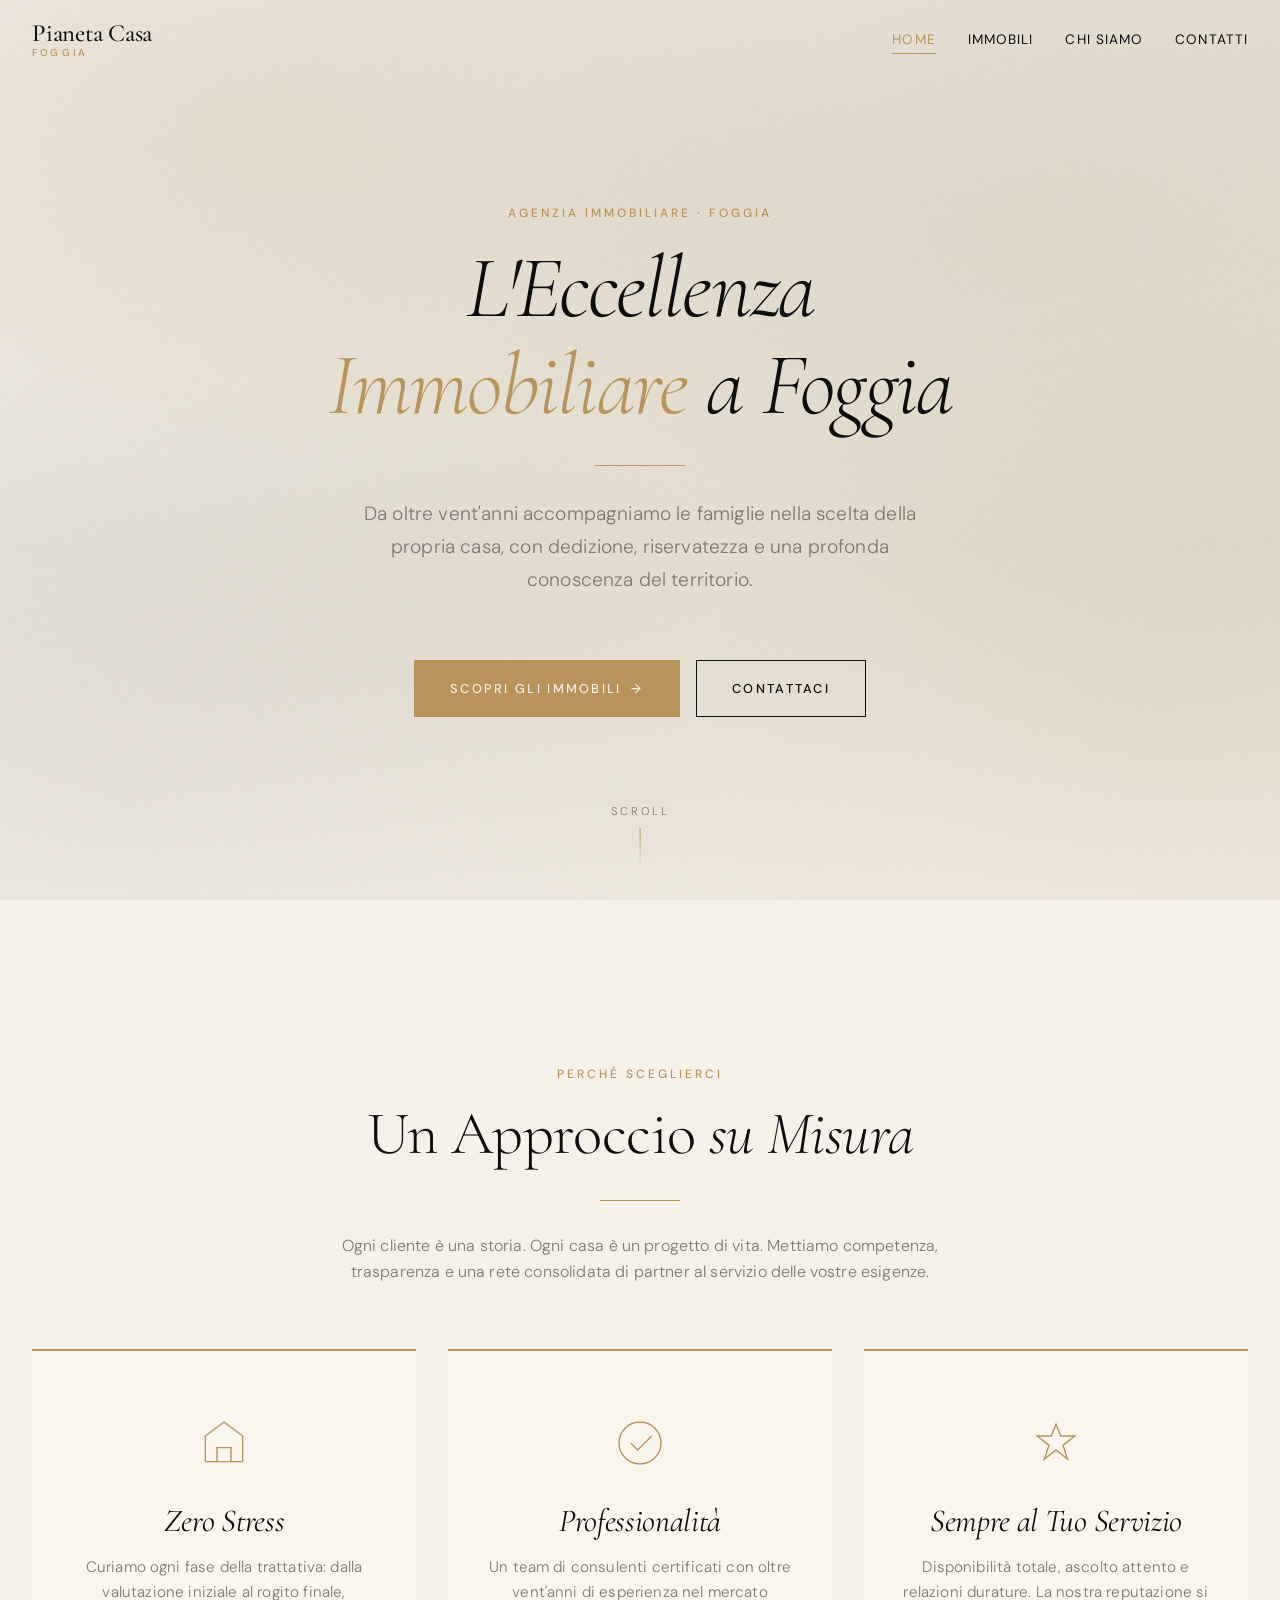
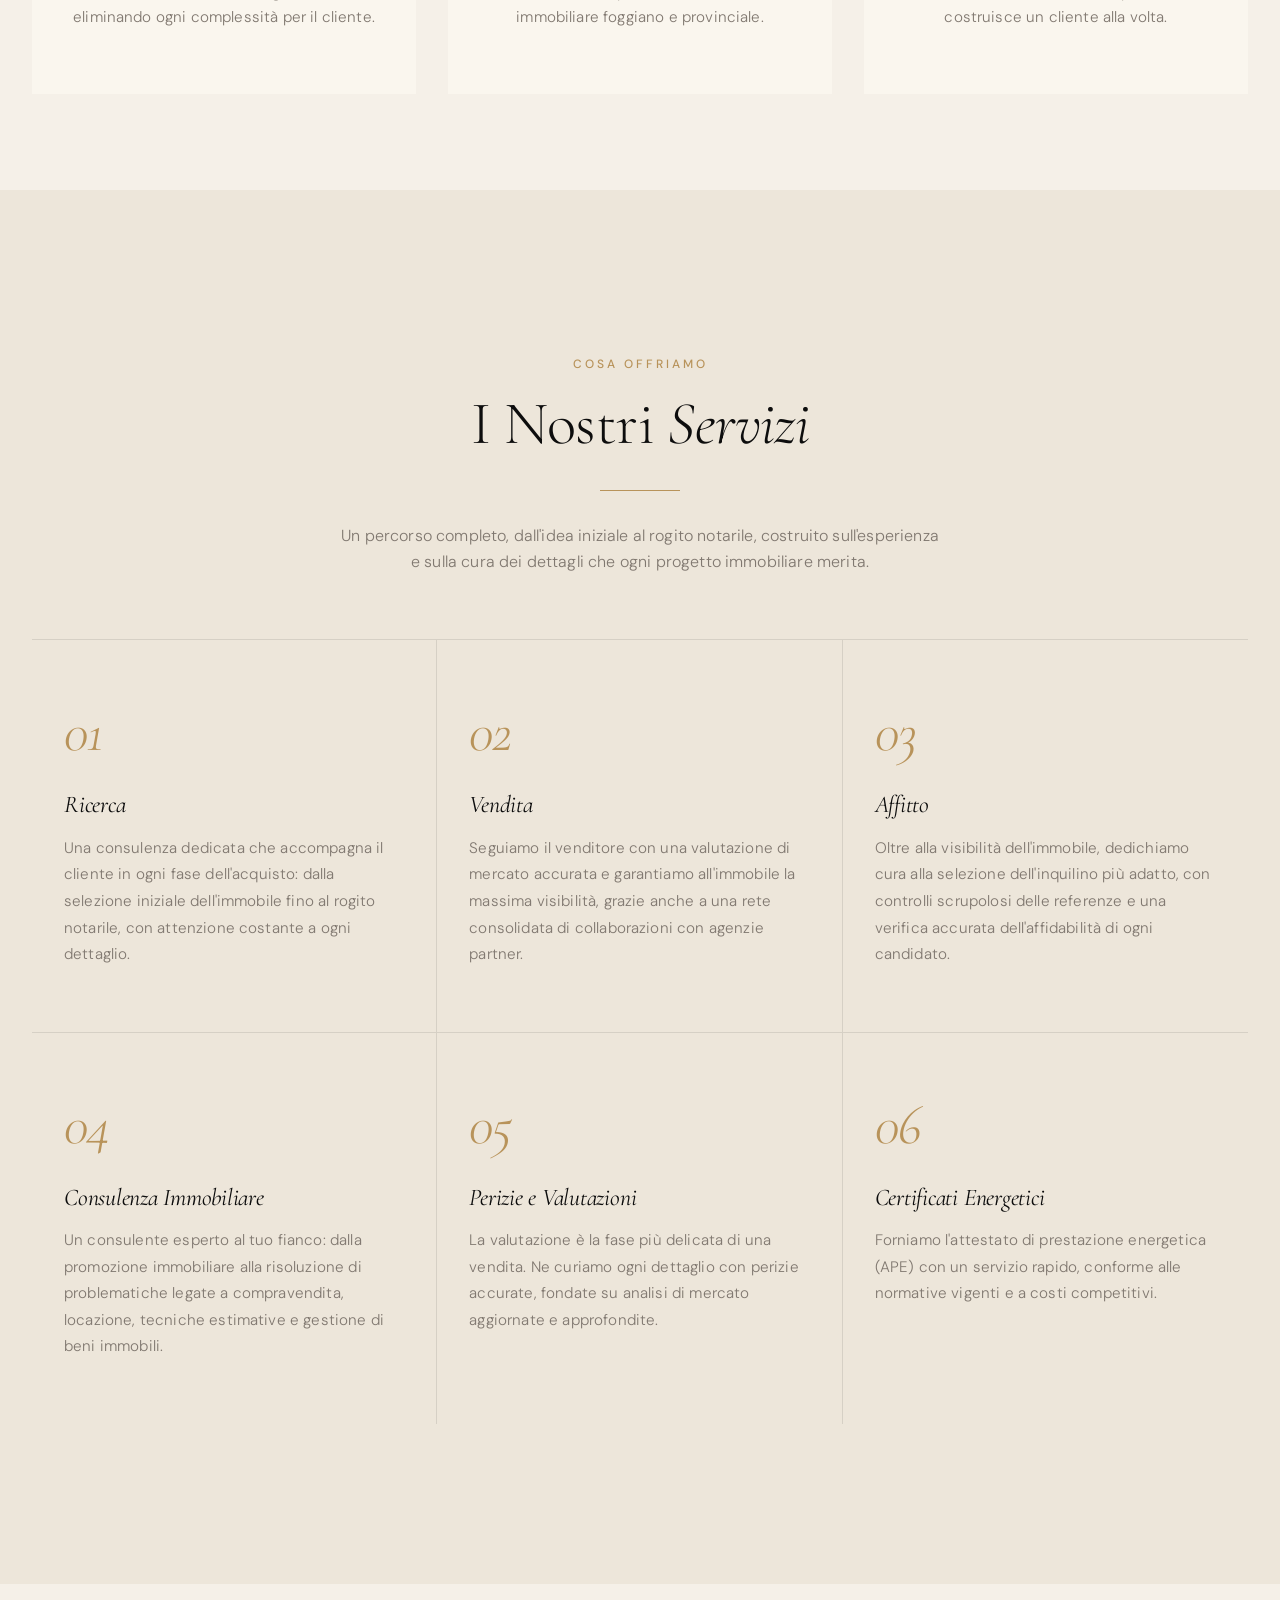
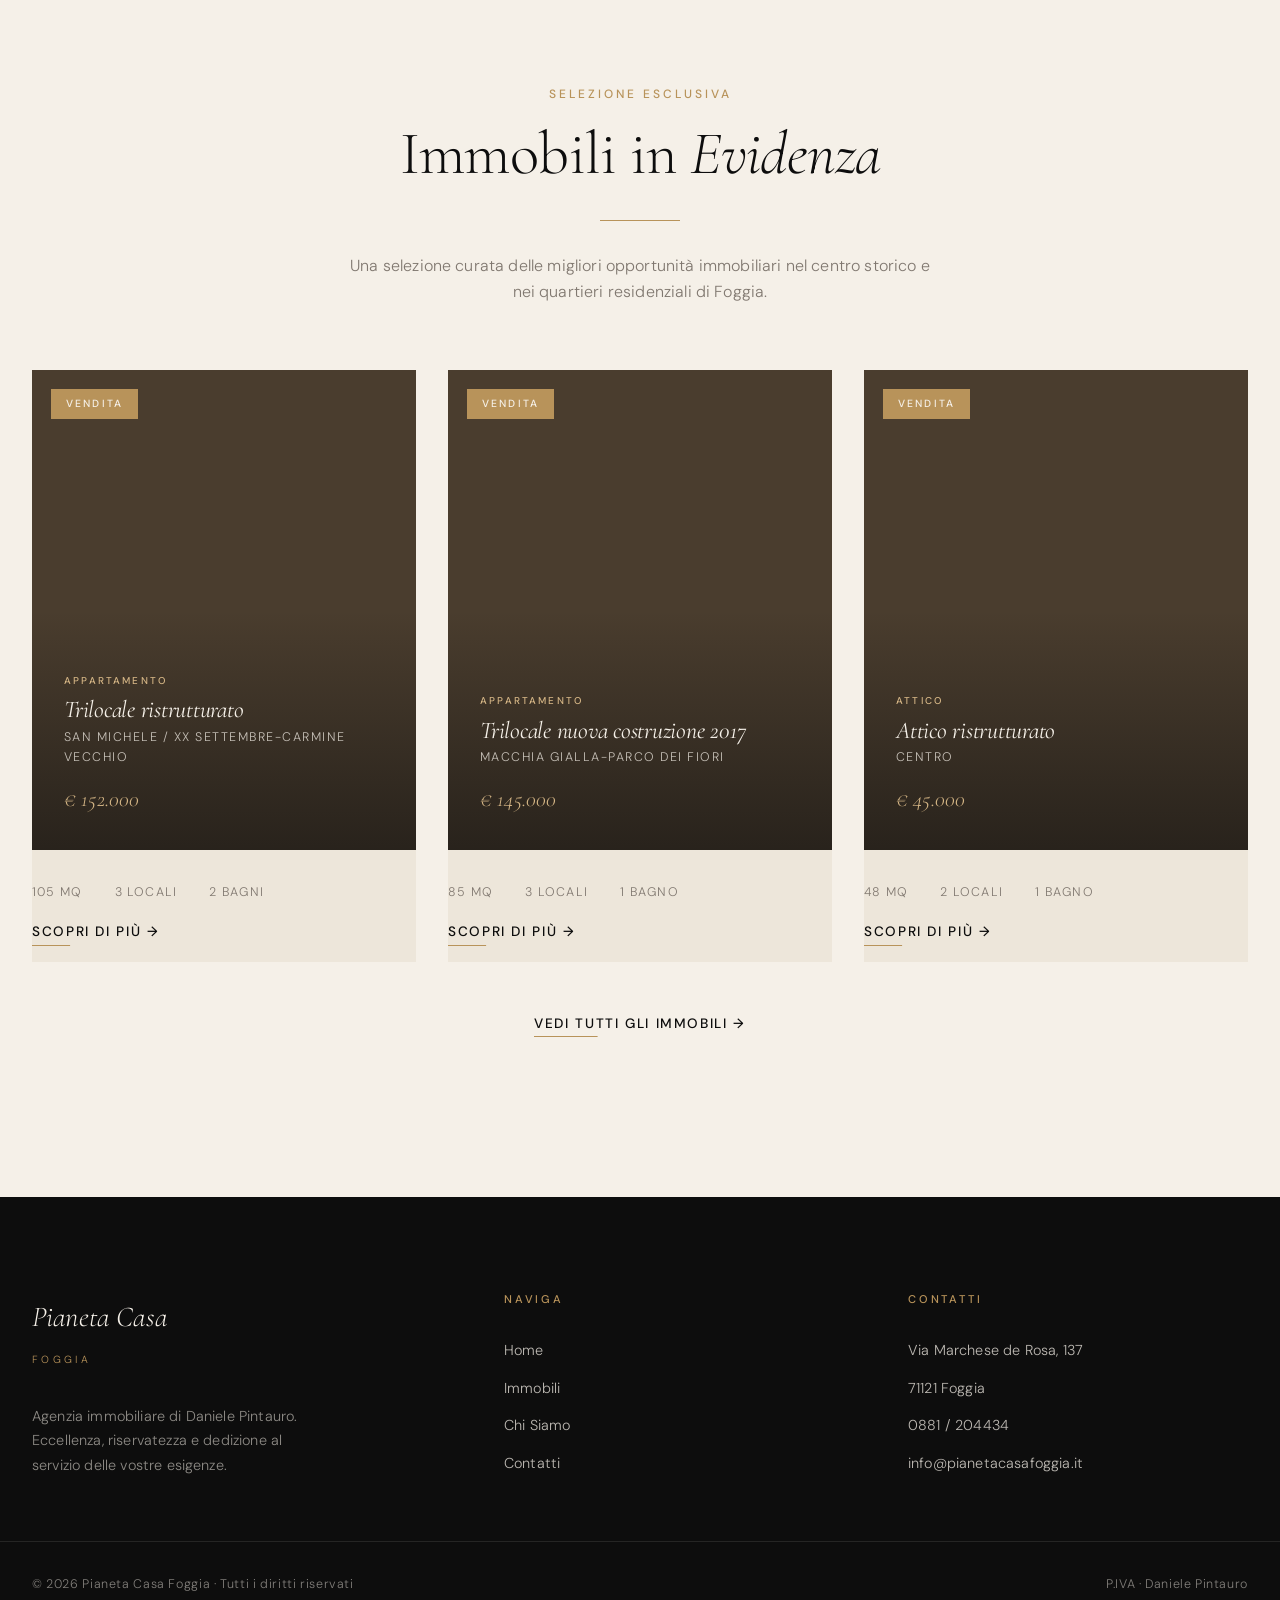
==== index.html @ a21f57ed "Primo commit - sito Pianetacasa" ====
<!DOCTYPE html>
<html lang="it">
<head>
  <meta charset="UTF-8" />
  <meta name="viewport" content="width=device-width, initial-scale=1.0" />
  <meta name="description" content="Pianeta Casa Foggia — Eccellenza immobiliare nel cuore di Foggia. Vendita e affitto di immobili residenziali e commerciali." />
  <title>Pianeta Casa Foggia — L'Eccellenza Immobiliare</title>
  <link rel="preconnect" href="https://fonts.googleapis.com" />
  <link rel="preconnect" href="https://fonts.gstatic.com" crossorigin />
  <link href="https://fonts.googleapis.com/css2?family=Cormorant+Garamond:ital,wght@0,300;0,400;0,500;1,300;1,400;1,500&family=DM+Sans:wght@300;400;500;700&display=swap" rel="stylesheet" />
  <link rel="stylesheet" href="style.css" />
</head>
<body>

  <!-- ============== NAVBAR ============== -->
  <header class="navbar">
    <div class="nav-inner">
      <a href="index.html" class="nav-logo">
        <span class="logo-main">Pianeta Casa</span>
        <span class="logo-sub">Foggia</span>
      </a>
      <button class="hamburger" aria-label="Menu" aria-expanded="false">
        <span></span>
        <span></span>
      </button>
      <ul class="nav-links">
        <li><a href="index.html">Home</a></li>
        <li><a href="immobili.html">Immobili</a></li>
        <li><a href="chi-siamo.html">Chi Siamo</a></li>
        <li><a href="contatti.html">Contatti</a></li>
      </ul>
    </div>
  </header>

  <main>

    <!-- ============== HERO ============== -->
    <section class="hero">
      <div class="hero-bg" aria-hidden="true"></div>
      <div class="hero-content reveal">
        <span class="eyebrow">Agenzia Immobiliare · Foggia</span>
        <h1>L'Eccellenza<br/><span class="accent">Immobiliare</span> a Foggia</h1>
        <hr class="hero-rule" />
        <p class="hero-sub">Da oltre vent'anni accompagniamo le famiglie nella scelta della propria casa, con dedizione, riservatezza e una profonda conoscenza del territorio.</p>
        <div class="hero-ctas">
          <a href="immobili.html" class="btn btn-gold">Scopri gli Immobili <span class="arrow">→</span></a>
          <a href="contatti.html" class="btn btn-outline">Contattaci</a>
        </div>
      </div>
      <div class="scroll-indicator" aria-hidden="true">
        <span>Scroll</span>
        <span class="line"></span>
      </div>
    </section>

    <!-- ============== WHY US ============== -->
    <section class="why-us">
      <div class="container">
        <div class="section-heading reveal">
          <span class="eyebrow">Perché Sceglierci</span>
          <h2>Un Approccio <em>su Misura</em></h2>
          <hr class="gold-rule" />
          <p>Ogni cliente è una storia. Ogni casa è un progetto di vita. Mettiamo competenza, trasparenza e una rete consolidata di partner al servizio delle vostre esigenze.</p>
        </div>

        <div class="value-cards">
          <article class="value-card reveal reveal-delay-1">
            <div class="icon" aria-hidden="true">
              <svg viewBox="0 0 48 48"><path d="M24 6 L40 18 L40 40 L8 40 L8 18 Z"/><path d="M18 40 L18 28 L30 28 L30 40"/></svg>
            </div>
            <h3>Zero Stress</h3>
            <p>Curiamo ogni fase della trattativa: dalla valutazione iniziale al rogito finale, eliminando ogni complessità per il cliente.</p>
          </article>

          <article class="value-card reveal reveal-delay-2">
            <div class="icon" aria-hidden="true">
              <svg viewBox="0 0 48 48"><circle cx="24" cy="24" r="18"/><path d="M16 24 L22 30 L34 18"/></svg>
            </div>
            <h3>Professionalità</h3>
            <p>Un team di consulenti certificati con oltre vent'anni di esperienza nel mercato immobiliare foggiano e provinciale.</p>
          </article>

          <article class="value-card reveal reveal-delay-3">
            <div class="icon" aria-hidden="true">
              <svg viewBox="0 0 48 48"><path d="M24 8 L28 18 L40 18 L30 26 L34 38 L24 30 L14 38 L18 26 L8 18 L20 18 Z"/></svg>
            </div>
            <h3>Sempre al Tuo Servizio</h3>
            <p>Disponibilità totale, ascolto attento e relazioni durature. La nostra reputazione si costruisce un cliente alla volta.</p>
          </article>
        </div>
      </div>
    </section>

    <!-- ============== SERVIZI ============== -->
    <section class="servizi">
      <div class="container">
        <div class="section-heading reveal">
          <span class="eyebrow">Cosa Offriamo</span>
          <h2>I Nostri <em>Servizi</em></h2>
          <hr class="gold-rule" />
          <p>Un percorso completo, dall'idea iniziale al rogito notarile, costruito sull'esperienza e sulla cura dei dettagli che ogni progetto immobiliare merita.</p>
        </div>

        <div class="servizi-grid">

          <article class="servizio reveal reveal-delay-1">
            <span class="servizio-num">01</span>
            <h3>Ricerca</h3>
            <p>Una consulenza dedicata che accompagna il cliente in ogni fase dell'acquisto: dalla selezione iniziale dell'immobile fino al rogito notarile, con attenzione costante a ogni dettaglio.</p>
          </article>

          <article class="servizio reveal reveal-delay-2">
            <span class="servizio-num">02</span>
            <h3>Vendita</h3>
            <p>Seguiamo il venditore con una valutazione di mercato accurata e garantiamo all'immobile la massima visibilità, grazie anche a una rete consolidata di collaborazioni con agenzie partner.</p>
          </article>

          <article class="servizio reveal reveal-delay-3">
            <span class="servizio-num">03</span>
            <h3>Affitto</h3>
            <p>Oltre alla visibilità dell'immobile, dedichiamo cura alla selezione dell'inquilino più adatto, con controlli scrupolosi delle referenze e una verifica accurata dell'affidabilità di ogni candidato.</p>
          </article>

          <article class="servizio reveal reveal-delay-1">
            <span class="servizio-num">04</span>
            <h3>Consulenza Immobiliare</h3>
            <p>Un consulente esperto al tuo fianco: dalla promozione immobiliare alla risoluzione di problematiche legate a compravendita, locazione, tecniche estimative e gestione di beni immobili.</p>
          </article>

          <article class="servizio reveal reveal-delay-2">
            <span class="servizio-num">05</span>
            <h3>Perizie e Valutazioni</h3>
            <p>La valutazione è la fase più delicata di una vendita. Ne curiamo ogni dettaglio con perizie accurate, fondate su analisi di mercato aggiornate e approfondite.</p>
          </article>

          <article class="servizio reveal reveal-delay-3">
            <span class="servizio-num">06</span>
            <h3>Certificati Energetici</h3>
            <p>Forniamo l'attestato di prestazione energetica (APE) con un servizio rapido, conforme alle normative vigenti e a costi competitivi.</p>
          </article>

        </div>
      </div>
    </section>

    <!-- ============== FEATURED PROPERTIES ============== -->
    <section class="featured">
      <div class="container">
        <div class="section-heading reveal">
          <span class="eyebrow">Selezione Esclusiva</span>
          <h2>Immobili in <em>Evidenza</em></h2>
          <hr class="gold-rule" />
          <p>Una selezione curata delle migliori opportunità immobiliari nel centro storico e nei quartieri residenziali di Foggia.</p>
        </div>

        <div class="property-grid" id="featured-grid"></div>

        <div class="reveal" style="text-align: center; margin-top: 3rem;">
          <a href="immobili.html" class="gold-link">Vedi Tutti gli Immobili →</a>
        </div>
      </div>
    </section>

  </main>

  <!-- ============== FOOTER ============== -->
  <footer class="footer">
    <div class="footer-inner">
      <div class="footer-brand">
        <span class="logo-main">Pianeta Casa</span>
        <span class="logo-sub">Foggia</span>
        <p>Agenzia immobiliare di Daniele Pintauro. Eccellenza, riservatezza e dedizione al servizio delle vostre esigenze.</p>
      </div>
      <div class="footer-col">
        <h4>Naviga</h4>
        <ul>
          <li><a href="index.html">Home</a></li>
          <li><a href="immobili.html">Immobili</a></li>
          <li><a href="chi-siamo.html">Chi Siamo</a></li>
          <li><a href="contatti.html">Contatti</a></li>
        </ul>
      </div>
      <div class="footer-col">
        <h4>Contatti</h4>
        <ul>
          <li><span class="info">Via Marchese de Rosa, 137</span></li>
          <li><span class="info">71121 Foggia</span></li>
          <li><a href="tel:+390881204434">0881 / 204434</a></li>
          <li><a href="mailto:info@pianetacasafoggia.it">info@pianetacasafoggia.it</a></li>
        </ul>
      </div>
    </div>
    <div class="footer-bottom">
      <span>© 2026 Pianeta Casa Foggia · Tutti i diritti riservati</span>
      <span>P.IVA · Daniele Pintauro</span>
    </div>
  </footer>

  <script src="properties.js"></script>
  <script src="main.js"></script>
</body>
</html>
---- style.css ----
/* ============================================
   PIANETA CASA FOGGIA — Stylesheet
   ============================================ */

/* ---------- DESIGN TOKENS ---------- */
:root {
  --ivory: #F5F0E8;
  --ivory-soft: #EDE6DA;
  --ivory-deep: #E3D9C6;
  --black: #0D0D0D;
  --black-soft: #1A1A1A;
  --gold: #B8935A;
  --gold-light: #D4B585;
  --gold-deep: #9C7A45;
  --gray-warm: #807870;
  --gray-mute: #ADA59B;

  --font-display: 'Cormorant Garamond', 'Times New Roman', serif;
  --font-body: 'DM Sans', -apple-system, BlinkMacSystemFont, sans-serif;

  --space-xs: 0.5rem;
  --space-sm: 1rem;
  --space-md: 2rem;
  --space-lg: 4rem;
  --space-xl: 6rem;
  --space-2xl: 10rem;

  --container: 1280px;
  --container-narrow: 1040px;

  --ease: cubic-bezier(0.22, 1, 0.36, 1);
  --ease-out: cubic-bezier(0.16, 1, 0.3, 1);

  --nav-height: 80px;
}

/* ---------- RESET ---------- */
*,
*::before,
*::after {
  box-sizing: border-box;
  margin: 0;
  padding: 0;
}

html {
  scroll-behavior: smooth;
  -webkit-font-smoothing: antialiased;
  -moz-osx-font-smoothing: grayscale;
  text-rendering: optimizeLegibility;
}

body {
  font-family: var(--font-body);
  font-size: 16px;
  line-height: 1.65;
  color: var(--black);
  background: var(--ivory);
  overflow-x: hidden;
  font-weight: 300;
  letter-spacing: 0.01em;
}

img {
  max-width: 100%;
  display: block;
}

a {
  color: inherit;
  text-decoration: none;
}

button {
  font: inherit;
  cursor: pointer;
  border: none;
  background: none;
  color: inherit;
}

/* ---------- TYPOGRAPHY ---------- */
h1, h2, h3, h4, h5 {
  font-family: var(--font-display);
  font-weight: 400;
  line-height: 1.1;
  letter-spacing: -0.01em;
  color: var(--black);
}

h1 {
  font-size: clamp(2.8rem, 7vw, 5.5rem);
  font-weight: 300;
  letter-spacing: -0.02em;
}

h2 {
  font-size: clamp(2.2rem, 5vw, 3.8rem);
  font-weight: 300;
}

h3 {
  font-size: clamp(1.5rem, 2.5vw, 2rem);
  font-weight: 400;
}

p {
  color: var(--gray-warm);
  font-weight: 300;
}

.eyebrow {
  font-family: var(--font-body);
  font-size: 0.75rem;
  font-weight: 500;
  letter-spacing: 0.25em;
  text-transform: uppercase;
  color: var(--gold);
  margin-bottom: var(--space-sm);
  display: inline-block;
}

.section-heading {
  text-align: center;
  margin-bottom: var(--space-lg);
}

.section-heading h2 {
  margin-bottom: var(--space-sm);
}

.section-heading p {
  max-width: 600px;
  margin: 0 auto;
}

/* Gold horizontal rule */
.gold-rule {
  width: 80px;
  height: 1px;
  background: var(--gold);
  border: 0;
  margin: var(--space-md) auto;
}

.gold-rule-left {
  margin: var(--space-md) 0;
}

/* ---------- LAYOUT ---------- */
.container {
  max-width: var(--container);
  margin: 0 auto;
  padding: 0 var(--space-md);
}

.container-narrow {
  max-width: var(--container-narrow);
  margin: 0 auto;
  padding: 0 var(--space-md);
}

section {
  padding: var(--space-xl) 0;
}

/* ---------- NAVBAR ---------- */
.navbar {
  position: fixed;
  top: 0;
  left: 0;
  right: 0;
  height: var(--nav-height);
  z-index: 100;
  transition: background 0.4s var(--ease), backdrop-filter 0.4s var(--ease),
              border-color 0.4s var(--ease), box-shadow 0.4s var(--ease);
  border-bottom: 1px solid transparent;
}

.navbar.scrolled {
  background: rgba(245, 240, 232, 0.78);
  backdrop-filter: blur(20px) saturate(180%);
  -webkit-backdrop-filter: blur(20px) saturate(180%);
  border-bottom: 1px solid rgba(13, 13, 13, 0.06);
  box-shadow: 0 1px 30px rgba(0, 0, 0, 0.04);
}

.nav-inner {
  max-width: var(--container);
  height: 100%;
  margin: 0 auto;
  padding: 0 var(--space-md);
  display: flex;
  align-items: center;
  justify-content: space-between;
}

.nav-logo {
  display: flex;
  flex-direction: column;
  align-items: flex-start;
  line-height: 1;
}

.nav-logo .logo-main {
  font-family: var(--font-display);
  font-size: 1.55rem;
  font-weight: 500;
  color: var(--black);
  letter-spacing: -0.01em;
}

.nav-logo .logo-sub {
  font-family: var(--font-body);
  font-size: 0.62rem;
  font-weight: 500;
  letter-spacing: 0.32em;
  color: var(--gold);
  text-transform: uppercase;
  margin-top: 2px;
}

.nav-links {
  display: flex;
  gap: var(--space-md);
  list-style: none;
  align-items: center;
}

.nav-links a {
  font-size: 0.85rem;
  font-weight: 400;
  letter-spacing: 0.08em;
  text-transform: uppercase;
  color: var(--black);
  position: relative;
  padding: 4px 0;
  transition: color 0.3s var(--ease);
}

.nav-links a::after {
  content: '';
  position: absolute;
  left: 0;
  bottom: -2px;
  width: 0;
  height: 1px;
  background: var(--gold);
  transition: width 0.4s var(--ease);
}

.nav-links a:hover::after,
.nav-links a.active::after {
  width: 100%;
}

.nav-links a.active {
  color: var(--gold);
}

/* Hamburger */
.hamburger {
  display: none;
  width: 32px;
  height: 32px;
  position: relative;
  z-index: 110;
}

.hamburger span {
  position: absolute;
  left: 4px;
  width: 24px;
  height: 1px;
  background: var(--black);
  transition: all 0.4s var(--ease);
}

.hamburger span:nth-child(1) { top: 11px; }
.hamburger span:nth-child(2) { top: 20px; }

.hamburger.open span:nth-child(1) {
  top: 15px;
  transform: rotate(45deg);
}

.hamburger.open span:nth-child(2) {
  top: 15px;
  transform: rotate(-45deg);
}

/* ---------- BUTTONS ---------- */
.btn {
  display: inline-flex;
  align-items: center;
  justify-content: center;
  gap: 0.6rem;
  padding: 1.05rem 2.2rem;
  font-family: var(--font-body);
  font-size: 0.8rem;
  font-weight: 500;
  letter-spacing: 0.18em;
  text-transform: uppercase;
  cursor: pointer;
  transition: all 0.4s var(--ease);
  position: relative;
  border: 1px solid transparent;
  overflow: hidden;
}

.btn-gold {
  background: var(--gold);
  color: var(--ivory);
  border-color: var(--gold);
}

.btn-gold:hover {
  background: var(--gold-deep);
  border-color: var(--gold-deep);
  transform: translateY(-2px);
  box-shadow: 0 12px 28px rgba(184, 147, 90, 0.25);
}

.btn-outline {
  background: transparent;
  color: var(--black);
  border-color: var(--black);
}

.btn-outline:hover {
  background: var(--black);
  color: var(--ivory);
  transform: translateY(-2px);
}

.btn-outline-light {
  background: transparent;
  color: var(--ivory);
  border-color: var(--ivory);
}

.btn-outline-light:hover {
  background: var(--ivory);
  color: var(--black);
}

.btn .arrow {
  transition: transform 0.4s var(--ease);
}

.btn:hover .arrow {
  transform: translateX(4px);
}

/* Gold underline link */
.gold-link {
  position: relative;
  display: inline-block;
  font-size: 0.85rem;
  font-weight: 500;
  letter-spacing: 0.12em;
  text-transform: uppercase;
  color: var(--black);
  padding-bottom: 2px;
}

.gold-link::after {
  content: '';
  position: absolute;
  left: 0;
  bottom: 0;
  width: 100%;
  height: 1px;
  background: var(--gold);
  transform: scaleX(0.3);
  transform-origin: left;
  transition: transform 0.5s var(--ease);
}

.gold-link:hover::after {
  transform: scaleX(1);
}

/* ============================================
   HOMEPAGE — HERO
   ============================================ */
.hero {
  position: relative;
  min-height: 100vh;
  display: flex;
  align-items: center;
  justify-content: center;
  overflow: hidden;
  padding: var(--nav-height) var(--space-md) var(--space-lg);
}

.hero-bg {
  position: absolute;
  inset: 0;
  background:
    radial-gradient(ellipse 80% 60% at 20% 15%, rgba(212, 181, 133, 0.18), transparent 60%),
    radial-gradient(ellipse 70% 50% at 80% 25%, rgba(227, 217, 198, 0.55), transparent 65%),
    radial-gradient(ellipse 60% 80% at 90% 80%, rgba(184, 147, 90, 0.10), transparent 60%),
    radial-gradient(ellipse 90% 70% at 10% 90%, rgba(173, 165, 155, 0.20), transparent 70%),
    linear-gradient(135deg, #F5F0E8 0%, #EDE6DA 45%, #E8DFCB 100%);
}

.hero-bg::before {
  content: '';
  position: absolute;
  inset: 0;
  background-image: url("data:image/svg+xml;utf8,<svg xmlns='http://www.w3.org/2000/svg' width='220' height='220'><filter id='n'><feTurbulence type='fractalNoise' baseFrequency='0.85' numOctaves='2' stitchTiles='stitch'/><feColorMatrix values='0 0 0 0 0.05 0 0 0 0 0.05 0 0 0 0 0.05 0 0 0 0.5 0'/></filter><rect width='100%' height='100%' filter='url(%23n)' opacity='0.35'/></svg>");
  opacity: 0.5;
  mix-blend-mode: multiply;
  pointer-events: none;
}

.hero-bg::after {
  content: '';
  position: absolute;
  inset: 0;
  background: linear-gradient(180deg, transparent 60%, rgba(245, 240, 232, 0.6) 100%);
  pointer-events: none;
}

.hero-content {
  position: relative;
  text-align: center;
  max-width: 880px;
  z-index: 2;
}

.hero h1 {
  font-style: italic;
  margin-bottom: 0;
}

.hero h1 .accent {
  color: var(--gold);
  font-style: italic;
}

.hero-rule {
  width: 90px;
  height: 1px;
  background: var(--gold);
  border: 0;
  margin: var(--space-md) auto;
}

.hero-sub {
  font-size: clamp(1rem, 1.6vw, 1.2rem);
  font-weight: 300;
  color: var(--gray-warm);
  max-width: 580px;
  margin: 0 auto var(--space-lg);
  line-height: 1.7;
}

.hero-ctas {
  display: flex;
  gap: var(--space-sm);
  justify-content: center;
  flex-wrap: wrap;
}

.scroll-indicator {
  position: absolute;
  bottom: 2rem;
  left: 50%;
  transform: translateX(-50%);
  display: flex;
  flex-direction: column;
  align-items: center;
  gap: 0.5rem;
  font-size: 0.7rem;
  letter-spacing: 0.25em;
  text-transform: uppercase;
  color: var(--gray-warm);
  animation: bob 2.5s var(--ease) infinite;
}

.scroll-indicator .line {
  width: 1px;
  height: 40px;
  background: linear-gradient(to bottom, var(--gold), transparent);
}

@keyframes bob {
  0%, 100% { transform: translate(-50%, 0); }
  50% { transform: translate(-50%, 8px); }
}

/* ============================================
   WHY US — 3 CARDS
   ============================================ */
.why-us {
  background: var(--ivory);
  padding: var(--space-2xl) 0 var(--space-xl);
}

.value-cards {
  display: grid;
  grid-template-columns: repeat(3, 1fr);
  gap: var(--space-md);
  margin-top: var(--space-lg);
}

.value-card {
  background: #FAF6EE;
  padding: var(--space-lg) var(--space-md);
  position: relative;
  border-top: 2px solid var(--gold);
  transition: transform 0.5s var(--ease), box-shadow 0.5s var(--ease);
  text-align: center;
}

.value-card:hover {
  transform: translateY(-6px);
  box-shadow: 0 30px 60px -20px rgba(13, 13, 13, 0.15);
}

.value-card .icon {
  width: 56px;
  height: 56px;
  margin: 0 auto var(--space-md);
  color: var(--gold);
}

.value-card .icon svg {
  width: 100%;
  height: 100%;
  stroke: currentColor;
  stroke-width: 1.2;
  fill: none;
}

.value-card h3 {
  font-style: italic;
  margin-bottom: var(--space-sm);
}

.value-card p {
  font-size: 0.95rem;
}

/* ============================================
   SERVIZI — Editorial numbered grid
   ============================================ */
.servizi {
  background: var(--ivory-soft);
  padding: var(--space-2xl) 0;
}

.servizi-grid {
  display: grid;
  grid-template-columns: repeat(3, 1fr);
  gap: 0;
  margin-top: var(--space-lg);
  border-top: 1px solid rgba(13, 13, 13, 0.1);
}

.servizio {
  padding: var(--space-lg) var(--space-md);
  border-right: 1px solid rgba(13, 13, 13, 0.1);
  border-bottom: 1px solid rgba(13, 13, 13, 0.1);
  position: relative;
  transition: background 0.5s var(--ease);
  background: transparent;
}

.servizio:nth-child(3n) {
  border-right: 0;
}

.servizio:nth-last-child(-n+3) {
  border-bottom: 0;
}

.servizio::before {
  content: '';
  position: absolute;
  left: 0;
  bottom: 0;
  width: 0;
  height: 2px;
  background: var(--gold);
  transition: width 0.6s var(--ease);
}

.servizio:hover {
  background: rgba(184, 147, 90, 0.05);
}

.servizio:hover::before {
  width: 100%;
}

.servizio-num {
  font-family: var(--font-display);
  font-size: 3.5rem;
  font-style: italic;
  font-weight: 300;
  color: var(--gold);
  line-height: 1;
  display: block;
  margin-bottom: var(--space-md);
  transition: transform 0.5s var(--ease);
  letter-spacing: -0.02em;
}

.servizio:hover .servizio-num {
  transform: translateX(8px);
}

.servizio h3 {
  font-style: italic;
  margin-bottom: var(--space-sm);
  font-size: 1.5rem;
}

.servizio p {
  font-size: 0.95rem;
  line-height: 1.75;
  color: var(--gray-warm);
}

@media (max-width: 968px) {
  .servizi-grid {
    grid-template-columns: repeat(2, 1fr);
  }
  .servizio { border-right: 1px solid rgba(13, 13, 13, 0.1); }
  .servizio:nth-child(3n) { border-right: 1px solid rgba(13, 13, 13, 0.1); }
  .servizio:nth-child(2n) { border-right: 0; }
  .servizio:nth-last-child(-n+3) { border-bottom: 1px solid rgba(13, 13, 13, 0.1); }
  .servizio:nth-last-child(-n+2) { border-bottom: 0; }
}

@media (max-width: 640px) {
  .servizi-grid {
    grid-template-columns: 1fr;
  }
  .servizio,
  .servizio:nth-child(3n),
  .servizio:nth-child(2n) {
    border-right: 0;
    border-bottom: 1px solid rgba(13, 13, 13, 0.1);
  }
  .servizio:last-child {
    border-bottom: 0;
  }
  .servizio-num {
    font-size: 2.8rem;
  }
}

/* ============================================
   FEATURED PROPERTIES
   ============================================ */
.featured {
  padding: var(--space-xl) 0 var(--space-2xl);
}

.property-grid {
  display: grid;
  grid-template-columns: repeat(3, 1fr);
  gap: var(--space-md);
  margin-top: var(--space-lg);
}

.property-card {
  position: relative;
  overflow: hidden;
  background: var(--ivory-soft);
  transition: transform 0.6s var(--ease);
  display: block;
  color: inherit;
}

.property-card:hover {
  transform: translateY(-4px);
}

.property-image {
  aspect-ratio: 4 / 5;
  position: relative;
  overflow: hidden;
}

.property-image::after {
  content: '';
  position: absolute;
  inset: 0;
  background: linear-gradient(180deg, transparent 50%, rgba(13, 13, 13, 0.55) 100%);
  z-index: 1;
}

.property-image .ph {
  position: absolute;
  inset: 0;
  background-color: #4a3d2e;
  background-size: cover;
  background-position: center;
  background-repeat: no-repeat;
  transition: transform 1.4s var(--ease);
}

.property-card:hover .ph {
  transform: scale(1.06);
}

/* Tipologia tag inside overlay */
.tipologia-tag {
  display: inline-block;
  font-family: var(--font-body);
  font-size: 0.62rem;
  font-weight: 500;
  letter-spacing: 0.22em;
  text-transform: uppercase;
  color: var(--gold-light);
  margin-bottom: 0.5rem;
}

.property-overlay .price .per-month {
  font-size: 0.9rem;
  font-family: var(--font-body);
  font-style: normal;
  letter-spacing: 0.05em;
  color: rgba(245, 240, 232, 0.7);
}

.property-badge.ribassato {
  background: var(--black);
  color: var(--gold-light);
  left: auto;
  right: 1.2rem;
  border: 1px solid var(--gold);
}

.property-badge {
  position: absolute;
  top: 1.2rem;
  left: 1.2rem;
  z-index: 2;
  padding: 0.4rem 0.9rem;
  background: var(--ivory);
  color: var(--black);
  font-size: 0.65rem;
  font-weight: 500;
  letter-spacing: 0.22em;
  text-transform: uppercase;
}

.property-badge.gold {
  background: var(--gold);
  color: var(--ivory);
}

.property-overlay {
  position: absolute;
  bottom: 0;
  left: 0;
  right: 0;
  z-index: 2;
  padding: var(--space-md);
  color: var(--ivory);
}

.property-overlay h3 {
  color: var(--ivory);
  font-size: 1.5rem;
  font-style: italic;
  margin-bottom: 0.2rem;
}

.property-overlay .address {
  font-size: 0.78rem;
  letter-spacing: 0.12em;
  text-transform: uppercase;
  color: rgba(245, 240, 232, 0.75);
  margin-bottom: 0.8rem;
}

.property-overlay .price {
  font-family: var(--font-display);
  font-size: 1.4rem;
  color: var(--gold-light);
  font-style: italic;
}

.property-meta {
  display: flex;
  gap: var(--space-md);
  padding: var(--space-sm) 0;
  font-size: 0.78rem;
  letter-spacing: 0.1em;
  text-transform: uppercase;
  color: var(--gray-warm);
}

.property-meta span {
  display: flex;
  align-items: center;
  gap: 0.4rem;
}

.property-info-block {
  padding: var(--space-sm) 0;
}

/* ============================================
   IMMOBILI PAGE
   ============================================ */
.page-hero {
  padding-top: calc(var(--nav-height) + var(--space-xl));
  padding-bottom: var(--space-lg);
  text-align: center;
  background:
    radial-gradient(ellipse 60% 40% at 50% 30%, rgba(212, 181, 133, 0.15), transparent),
    var(--ivory);
}

.page-hero h1 {
  font-style: italic;
  margin-bottom: 0;
}

.page-hero .sub {
  margin-top: var(--space-md);
  max-width: 620px;
  margin-left: auto;
  margin-right: auto;
  font-size: 1.05rem;
}

.filter-bar {
  display: flex;
  justify-content: center;
  gap: 0;
  margin: var(--space-lg) auto;
  padding: 0.4rem;
  background: var(--ivory-soft);
  border: 1px solid rgba(13, 13, 13, 0.08);
  border-radius: 999px;
  width: fit-content;
}

.filter-pill {
  padding: 0.8rem 2.2rem;
  font-size: 0.8rem;
  font-weight: 500;
  letter-spacing: 0.15em;
  text-transform: uppercase;
  color: var(--gray-warm);
  border-radius: 999px;
  transition: all 0.4s var(--ease);
  position: relative;
}

.filter-pill.active {
  background: var(--black);
  color: var(--ivory);
}

.filter-pill:not(.active):hover {
  color: var(--black);
}

.property-card.fade-in {
  animation: fadeInStagger 0.7s var(--ease) both;
}

@keyframes fadeInStagger {
  from {
    opacity: 0;
    transform: translateY(20px);
  }
  to {
    opacity: 1;
    transform: translateY(0);
  }
}

/* ============================================
   CHI SIAMO PAGE
   ============================================ */
.chi-siamo-hero {
  padding-top: calc(var(--nav-height) + var(--space-xl));
  padding-bottom: var(--space-lg);
  overflow: hidden;
  position: relative;
}

.editorial-title {
  position: relative;
  font-size: clamp(4rem, 16vw, 14rem);
  font-style: italic;
  font-weight: 300;
  line-height: 0.9;
  letter-spacing: -0.04em;
  color: var(--black);
  white-space: nowrap;
  margin-left: -2vw;
  user-select: none;
}

.editorial-title .gold-i {
  color: var(--gold);
  font-style: italic;
}

.chi-siamo-grid {
  display: grid;
  grid-template-columns: 1fr 1fr;
  gap: var(--space-xl);
  padding: var(--space-xl) 0;
  position: relative;
}

.chi-siamo-grid::before {
  content: '';
  position: absolute;
  left: 50%;
  top: var(--space-lg);
  bottom: var(--space-lg);
  width: 1px;
  background: linear-gradient(to bottom, transparent, var(--gold) 30%, var(--gold) 70%, transparent);
}

.chi-siamo-text h2 {
  font-style: italic;
  margin-bottom: var(--space-md);
}

.chi-siamo-text p {
  margin-bottom: var(--space-md);
  font-size: 1.05rem;
  line-height: 1.8;
}

.chi-siamo-text p:last-child {
  margin-bottom: 0;
}

.geometric {
  position: relative;
  aspect-ratio: 1 / 1;
  max-width: 480px;
  margin: 0 auto;
}

.geometric-shape {
  position: absolute;
  inset: 0;
  background:
    radial-gradient(circle at 30% 30%, rgba(212, 181, 133, 0.35), transparent 50%),
    radial-gradient(circle at 70% 70%, rgba(184, 147, 90, 0.25), transparent 55%);
}

.geometric svg {
  position: absolute;
  inset: 0;
  width: 100%;
  height: 100%;
}

.geometric .circle-outline {
  stroke: var(--gold);
  stroke-width: 1;
  fill: none;
}

.geometric .square-outline {
  stroke: var(--black);
  stroke-width: 1;
  fill: none;
  opacity: 0.6;
}

.geometric .gold-fill {
  fill: var(--gold);
  opacity: 0.15;
}

/* Values section */
.values {
  background: var(--ivory-soft);
  padding: var(--space-xl) 0;
}

.values-grid {
  display: grid;
  grid-template-columns: repeat(3, 1fr);
  gap: var(--space-lg);
  margin-top: var(--space-lg);
}

.value-item {
  text-align: center;
  padding: var(--space-md);
}

.value-item .icon {
  width: 48px;
  height: 48px;
  margin: 0 auto var(--space-md);
  color: var(--gold);
}

.value-item .icon svg {
  width: 100%;
  height: 100%;
  stroke: currentColor;
  stroke-width: 1.2;
  fill: none;
}

.value-item h3 {
  font-style: italic;
  margin-bottom: var(--space-sm);
}

/* Owner */
.owner {
  padding: var(--space-xl) 0 var(--space-2xl);
  text-align: center;
}

.owner-avatar {
  width: 180px;
  height: 180px;
  border-radius: 50%;
  margin: 0 auto var(--space-md);
  background:
    radial-gradient(circle at 30% 25%, rgba(245, 240, 232, 0.7), transparent 40%),
    linear-gradient(135deg, #C9B391 0%, #8a6f4e 50%, #4a3825 100%);
  position: relative;
  box-shadow: 0 25px 50px -15px rgba(13, 13, 13, 0.25);
  border: 1px solid rgba(184, 147, 90, 0.3);
}

.owner-avatar::after {
  content: '';
  position: absolute;
  inset: -8px;
  border-radius: 50%;
  border: 1px solid var(--gold);
  opacity: 0.4;
}

.owner h3 {
  font-size: 2rem;
  font-style: italic;
  margin-bottom: 0.3rem;
}

.owner .title {
  font-size: 0.78rem;
  letter-spacing: 0.3em;
  text-transform: uppercase;
  color: var(--gold);
  font-weight: 500;
}

/* ============================================
   CONTATTI PAGE
   ============================================ */
.contatti-section {
  padding-top: calc(var(--nav-height) + var(--space-xl));
  padding-bottom: var(--space-2xl);
}

.contatti-grid {
  display: grid;
  grid-template-columns: 1.2fr 1fr;
  gap: var(--space-xl);
  margin-top: var(--space-lg);
}

.form-wrap form {
  display: flex;
  flex-direction: column;
  gap: var(--space-md);
}

.form-group {
  display: flex;
  flex-direction: column;
  gap: 0.5rem;
}

.form-row {
  display: grid;
  grid-template-columns: 1fr 1fr;
  gap: var(--space-md);
}

.form-group label {
  font-size: 0.72rem;
  font-weight: 500;
  letter-spacing: 0.22em;
  text-transform: uppercase;
  color: var(--gray-warm);
}

.form-group input,
.form-group select,
.form-group textarea {
  font-family: var(--font-body);
  font-size: 1rem;
  padding: 0.9rem 0;
  background: transparent;
  border: 0;
  border-bottom: 1px solid rgba(13, 13, 13, 0.2);
  color: var(--black);
  transition: border-color 0.4s var(--ease);
  outline: none;
  width: 100%;
  font-weight: 300;
}

.form-group input:focus,
.form-group select:focus,
.form-group textarea:focus {
  border-bottom-color: var(--gold);
}

.form-group select {
  cursor: pointer;
  appearance: none;
  background-image: url("data:image/svg+xml;utf8,<svg xmlns='http://www.w3.org/2000/svg' width='12' height='8' viewBox='0 0 12 8'><path d='M1 1.5L6 6.5L11 1.5' stroke='%23B8935A' stroke-width='1.2' fill='none'/></svg>");
  background-repeat: no-repeat;
  background-position: right 0.5rem center;
  padding-right: 2rem;
}

.form-group textarea {
  resize: vertical;
  min-height: 120px;
  padding-top: 0.9rem;
}

.form-wrap button[type="submit"] {
  align-self: flex-start;
  margin-top: var(--space-sm);
}

.form-success {
  display: none;
  padding: var(--space-md);
  border: 1px solid var(--gold);
  background: rgba(184, 147, 90, 0.08);
  margin-top: var(--space-md);
  text-align: center;
}

.form-success.show {
  display: block;
  animation: fadeInStagger 0.5s var(--ease);
}

.form-success h4 {
  font-family: var(--font-display);
  font-size: 1.4rem;
  font-style: italic;
  color: var(--gold);
  margin-bottom: 0.3rem;
}

/* Contact info card */
.contact-card {
  background: var(--black);
  color: var(--ivory);
  padding: var(--space-lg);
  position: relative;
}

.contact-card::before {
  content: '';
  position: absolute;
  top: 0;
  left: 0;
  right: 0;
  height: 2px;
  background: var(--gold);
}

.contact-card h3 {
  color: var(--ivory);
  font-style: italic;
  margin-bottom: var(--space-md);
}

.contact-item {
  display: flex;
  gap: 1rem;
  padding: var(--space-sm) 0;
  border-bottom: 1px solid rgba(245, 240, 232, 0.1);
  align-items: flex-start;
}

.contact-item:last-of-type {
  border-bottom: 0;
}

.contact-item .icon {
  flex-shrink: 0;
  width: 22px;
  height: 22px;
  color: var(--gold);
  margin-top: 0.2rem;
}

.contact-item .icon svg {
  width: 100%;
  height: 100%;
  stroke: currentColor;
  stroke-width: 1.4;
  fill: none;
}

.contact-item .info-label {
  font-size: 0.65rem;
  letter-spacing: 0.22em;
  text-transform: uppercase;
  color: var(--gold);
  display: block;
  margin-bottom: 0.2rem;
}

.contact-item .info-value {
  color: var(--ivory);
  font-size: 0.95rem;
  line-height: 1.5;
}

.contact-item a.info-value:hover {
  color: var(--gold-light);
}

.map-wrap {
  margin-top: var(--space-md);
  overflow: hidden;
  border: 1px solid rgba(13, 13, 13, 0.08);
  height: 320px;
}

.map-wrap iframe {
  width: 100%;
  height: 100%;
  border: 0;
  filter: grayscale(20%) contrast(0.95);
}

/* ============================================
   FOOTER
   ============================================ */
.footer {
  background: var(--black);
  color: var(--ivory);
  padding: var(--space-xl) 0 var(--space-md);
}

.footer-inner {
  max-width: var(--container);
  margin: 0 auto;
  padding: 0 var(--space-md);
  display: grid;
  grid-template-columns: 1.2fr 1fr 1fr;
  gap: var(--space-lg);
  margin-bottom: var(--space-lg);
}

.footer-brand .logo-main {
  font-family: var(--font-display);
  font-size: 1.8rem;
  font-style: italic;
  color: var(--ivory);
  display: block;
  margin-bottom: 0.3rem;
}

.footer-brand .logo-sub {
  font-size: 0.65rem;
  letter-spacing: 0.32em;
  color: var(--gold);
  text-transform: uppercase;
}

.footer-brand p {
  margin-top: var(--space-md);
  font-size: 0.9rem;
  color: rgba(245, 240, 232, 0.55);
  max-width: 300px;
  line-height: 1.7;
}

.footer-col h4 {
  font-family: var(--font-body);
  font-size: 0.7rem;
  letter-spacing: 0.25em;
  text-transform: uppercase;
  color: var(--gold);
  margin-bottom: var(--space-md);
  font-weight: 500;
}

.footer-col ul {
  list-style: none;
  display: flex;
  flex-direction: column;
  gap: 0.7rem;
}

.footer-col a,
.footer-col .info {
  font-size: 0.9rem;
  color: rgba(245, 240, 232, 0.75);
  transition: color 0.3s var(--ease);
}

.footer-col a:hover {
  color: var(--gold-light);
}

.footer-bottom {
  max-width: var(--container);
  margin: 0 auto;
  padding: var(--space-md) var(--space-md) 0;
  border-top: 1px solid rgba(245, 240, 232, 0.1);
  display: flex;
  justify-content: space-between;
  font-size: 0.78rem;
  color: rgba(245, 240, 232, 0.5);
  letter-spacing: 0.05em;
}

/* ============================================
   FADE-IN ANIMATION
   ============================================ */
.reveal {
  opacity: 0;
  transform: translateY(30px);
  transition: opacity 1s var(--ease-out), transform 1s var(--ease-out);
}

.reveal.visible {
  opacity: 1;
  transform: translateY(0);
}

.reveal-delay-1 { transition-delay: 0.1s; }
.reveal-delay-2 { transition-delay: 0.2s; }
.reveal-delay-3 { transition-delay: 0.3s; }
.reveal-delay-4 { transition-delay: 0.4s; }

/* ============================================
   RESPONSIVE
   ============================================ */
@media (max-width: 968px) {
  .chi-siamo-grid {
    grid-template-columns: 1fr;
    gap: var(--space-lg);
  }
  .chi-siamo-grid::before {
    display: none;
  }
  .contatti-grid {
    grid-template-columns: 1fr;
    gap: var(--space-lg);
  }
  .footer-inner {
    grid-template-columns: 1fr 1fr;
  }
}

@media (max-width: 768px) {
  :root {
    --space-xl: 4rem;
    --space-2xl: 6rem;
  }

  .hamburger {
    display: block;
  }

  .nav-links {
    position: fixed;
    top: 0;
    right: 0;
    bottom: 0;
    width: 80%;
    max-width: 360px;
    background: var(--ivory);
    flex-direction: column;
    justify-content: center;
    align-items: flex-start;
    padding: var(--space-2xl) var(--space-lg);
    gap: var(--space-md);
    transform: translateX(100%);
    transition: transform 0.5s var(--ease);
    border-left: 1px solid rgba(13, 13, 13, 0.08);
    box-shadow: -20px 0 60px rgba(0, 0, 0, 0.08);
  }

  .nav-links.open {
    transform: translateX(0);
  }

  .nav-links a {
    font-size: 1rem;
  }

  .value-cards,
  .property-grid,
  .values-grid {
    grid-template-columns: 1fr;
  }

  .form-row {
    grid-template-columns: 1fr;
  }

  .footer-inner {
    grid-template-columns: 1fr;
    gap: var(--space-md);
  }

  .footer-bottom {
    flex-direction: column;
    gap: 0.5rem;
    text-align: center;
  }

  .hero-ctas {
    flex-direction: column;
    width: 100%;
    max-width: 320px;
    margin: 0 auto;
  }

  .hero-ctas .btn {
    width: 100%;
  }

  .editorial-title {
    font-size: clamp(3rem, 18vw, 7rem);
    white-space: normal;
  }

  .filter-pill {
    padding: 0.7rem 1.6rem;
    font-size: 0.72rem;
  }
}

/* ============================================
   CATALOG COUNT + LAYOUT
   ============================================ */
.catalog-meta {
  display: flex;
  justify-content: center;
  align-items: center;
  gap: 0.6rem;
  margin: var(--space-md) 0 var(--space-lg);
  font-family: var(--font-body);
  font-size: 0.78rem;
  letter-spacing: 0.25em;
  text-transform: uppercase;
  color: var(--gray-warm);
}

.catalog-meta .count-num {
  color: var(--gold);
  font-weight: 500;
}

.catalog-meta .dot {
  width: 4px;
  height: 4px;
  background: var(--gold);
  border-radius: 50%;
  display: inline-block;
}

/* ============================================
   MODAL — Property detail
   ============================================ */
.modal {
  position: fixed;
  inset: 0;
  z-index: 200;
  opacity: 0;
  pointer-events: none;
  transition: opacity 0.4s var(--ease);
}

.modal.open {
  opacity: 1;
  pointer-events: auto;
}

.modal-overlay {
  position: absolute;
  inset: 0;
  background: rgba(13, 13, 13, 0.75);
  backdrop-filter: blur(8px);
  -webkit-backdrop-filter: blur(8px);
}

.modal-content {
  position: relative;
  background: var(--ivory);
  max-width: 1100px;
  width: calc(100% - 2rem);
  max-height: calc(100vh - 2rem);
  margin: 1rem auto;
  top: 50%;
  transform: translateY(-50%) scale(0.96);
  transition: transform 0.5s var(--ease);
  overflow: hidden;
  display: flex;
  flex-direction: column;
}

.modal.open .modal-content {
  transform: translateY(-50%) scale(1);
}

.modal-close {
  position: absolute;
  top: 1rem;
  right: 1rem;
  z-index: 5;
  width: 44px;
  height: 44px;
  background: rgba(245, 240, 232, 0.95);
  border-radius: 50%;
  font-size: 1.6rem;
  font-weight: 300;
  color: var(--black);
  line-height: 1;
  transition: all 0.3s var(--ease);
  display: flex;
  align-items: center;
  justify-content: center;
}

.modal-close:hover {
  background: var(--gold);
  color: var(--ivory);
  transform: rotate(90deg);
}

.modal-body {
  overflow-y: auto;
  max-height: calc(100vh - 2rem);
  display: grid;
  grid-template-columns: 1.2fr 1fr;
}

.modal-gallery {
  position: relative;
  background: var(--black);
  min-height: 460px;
  height: 100%;
}

.gallery-item {
  position: absolute;
  inset: 0;
  background-size: cover;
  background-position: center;
  opacity: 0;
  transition: opacity 0.5s var(--ease);
}

.gallery-item.active {
  opacity: 1;
}

.gallery-nav {
  position: absolute;
  top: 50%;
  transform: translateY(-50%);
  z-index: 3;
  width: 48px;
  height: 48px;
  background: rgba(13, 13, 13, 0.5);
  color: var(--ivory);
  border-radius: 50%;
  font-size: 1.8rem;
  line-height: 1;
  transition: background 0.3s var(--ease);
  display: flex;
  align-items: center;
  justify-content: center;
}

.gallery-nav:hover {
  background: var(--gold);
}

.gallery-nav.prev { left: 1rem; }
.gallery-nav.next { right: 1rem; }

.gallery-thumbs {
  display: none;
}

.modal-info {
  padding: var(--space-lg) var(--space-md);
  display: flex;
  flex-direction: column;
  gap: var(--space-md);
  overflow-y: auto;
}

.modal-info .eyebrow {
  margin-bottom: 0.6rem;
}

.modal-info h2 {
  font-style: italic;
  font-size: clamp(1.6rem, 2.5vw, 2.2rem);
  margin-bottom: 0;
}

.modal-price {
  font-family: var(--font-display);
  font-style: italic;
  font-size: 2.2rem;
  color: var(--gold);
  margin-top: 0.5rem;
}

.modal-price .per-month {
  font-family: var(--font-body);
  font-style: normal;
  font-size: 0.95rem;
  letter-spacing: 0.08em;
  color: var(--gray-warm);
}

.modal-specs {
  display: grid;
  grid-template-columns: 1fr 1fr;
  gap: 0;
  border-top: 1px solid rgba(13, 13, 13, 0.1);
}

.spec-row {
  display: flex;
  justify-content: space-between;
  align-items: center;
  padding: 0.75rem 0;
  border-bottom: 1px solid rgba(13, 13, 13, 0.06);
  font-size: 0.85rem;
  gap: 0.5rem;
}

.spec-row:nth-child(odd) {
  padding-right: var(--space-sm);
}

.spec-row:nth-child(even) {
  padding-left: var(--space-sm);
  border-left: 1px solid rgba(13, 13, 13, 0.06);
}

.spec-k {
  color: var(--gray-warm);
  letter-spacing: 0.05em;
  font-size: 0.72rem;
  text-transform: uppercase;
}

.spec-v {
  color: var(--black);
  font-weight: 500;
  text-align: right;
}

.modal-desc h4 {
  font-family: var(--font-body);
  font-size: 0.72rem;
  font-weight: 500;
  letter-spacing: 0.25em;
  text-transform: uppercase;
  color: var(--gold);
  margin-bottom: 0.8rem;
}

.modal-desc p {
  line-height: 1.7;
  font-size: 0.95rem;
}

.modal-desc .note {
  margin-top: 1rem;
  padding: 0.8rem 1rem;
  background: rgba(184, 147, 90, 0.08);
  border-left: 2px solid var(--gold);
  font-size: 0.88rem;
}

.modal-cta {
  display: flex;
  gap: 0.8rem;
  flex-wrap: wrap;
  margin-top: var(--space-sm);
}

.modal-cta .btn {
  flex: 1;
  min-width: 200px;
  padding: 0.9rem 1.4rem;
  font-size: 0.72rem;
}

.modal-gallery .property-badge {
  z-index: 3;
}

@media (max-width: 900px) {
  .modal-body {
    grid-template-columns: 1fr;
  }
  .modal-gallery {
    min-height: 280px;
    aspect-ratio: 4 / 3;
  }
  .modal-content {
    top: 0;
    transform: translateY(0) scale(0.96);
    margin: 0;
    width: 100%;
    max-height: 100vh;
    height: 100vh;
  }
  .modal.open .modal-content {
    transform: translateY(0) scale(1);
  }
  .modal-info {
    padding: var(--space-md) var(--space-sm);
  }
  .modal-specs {
    grid-template-columns: 1fr;
  }
  .spec-row:nth-child(even) {
    padding-left: 0;
    border-left: 0;
  }
  .spec-row:nth-child(odd) {
    padding-right: 0;
  }
}

/* ============================================
   REDUCED MOTION
   ============================================ */
@media (prefers-reduced-motion: reduce) {
  *,
  *::before,
  *::after {
    animation-duration: 0.01ms !important;
    animation-iteration-count: 1 !important;
    transition-duration: 0.01ms !important;
    scroll-behavior: auto !important;
  }

  .reveal {
    opacity: 1;
    transform: none;
  }
}
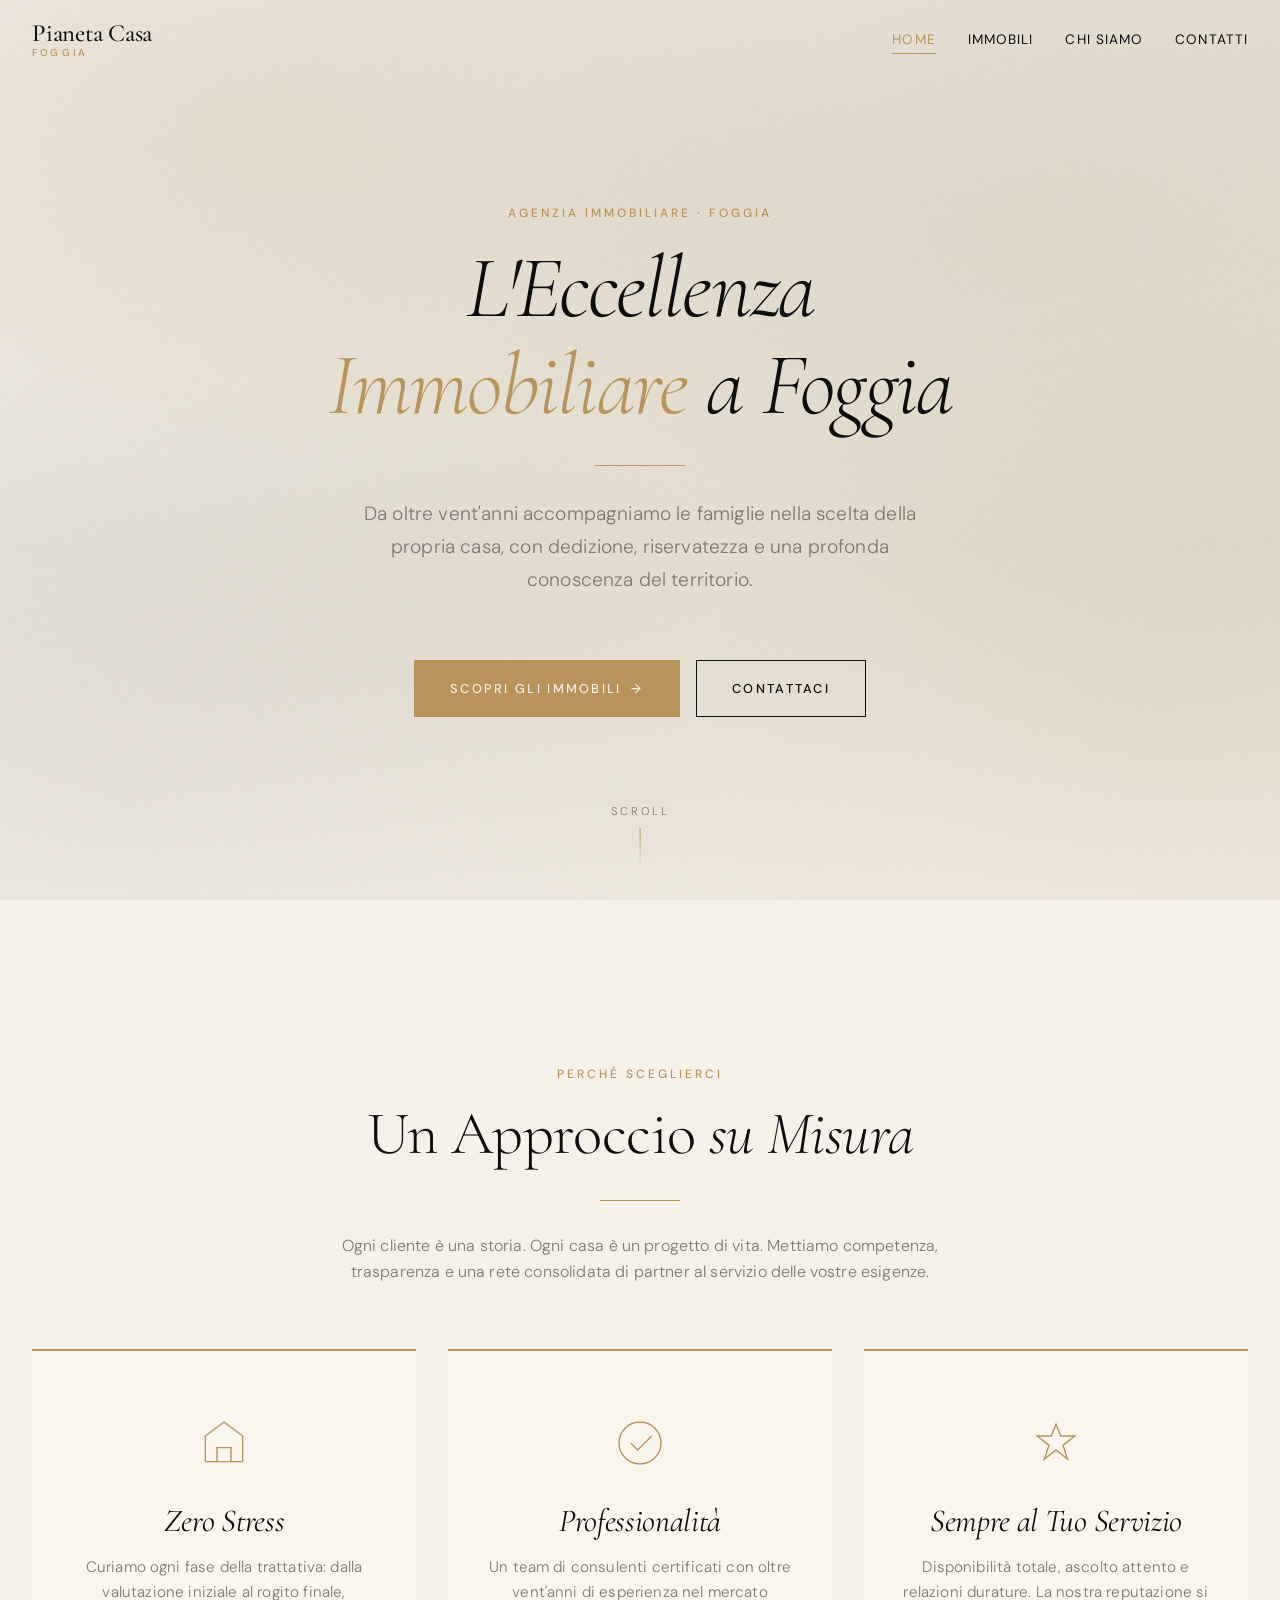
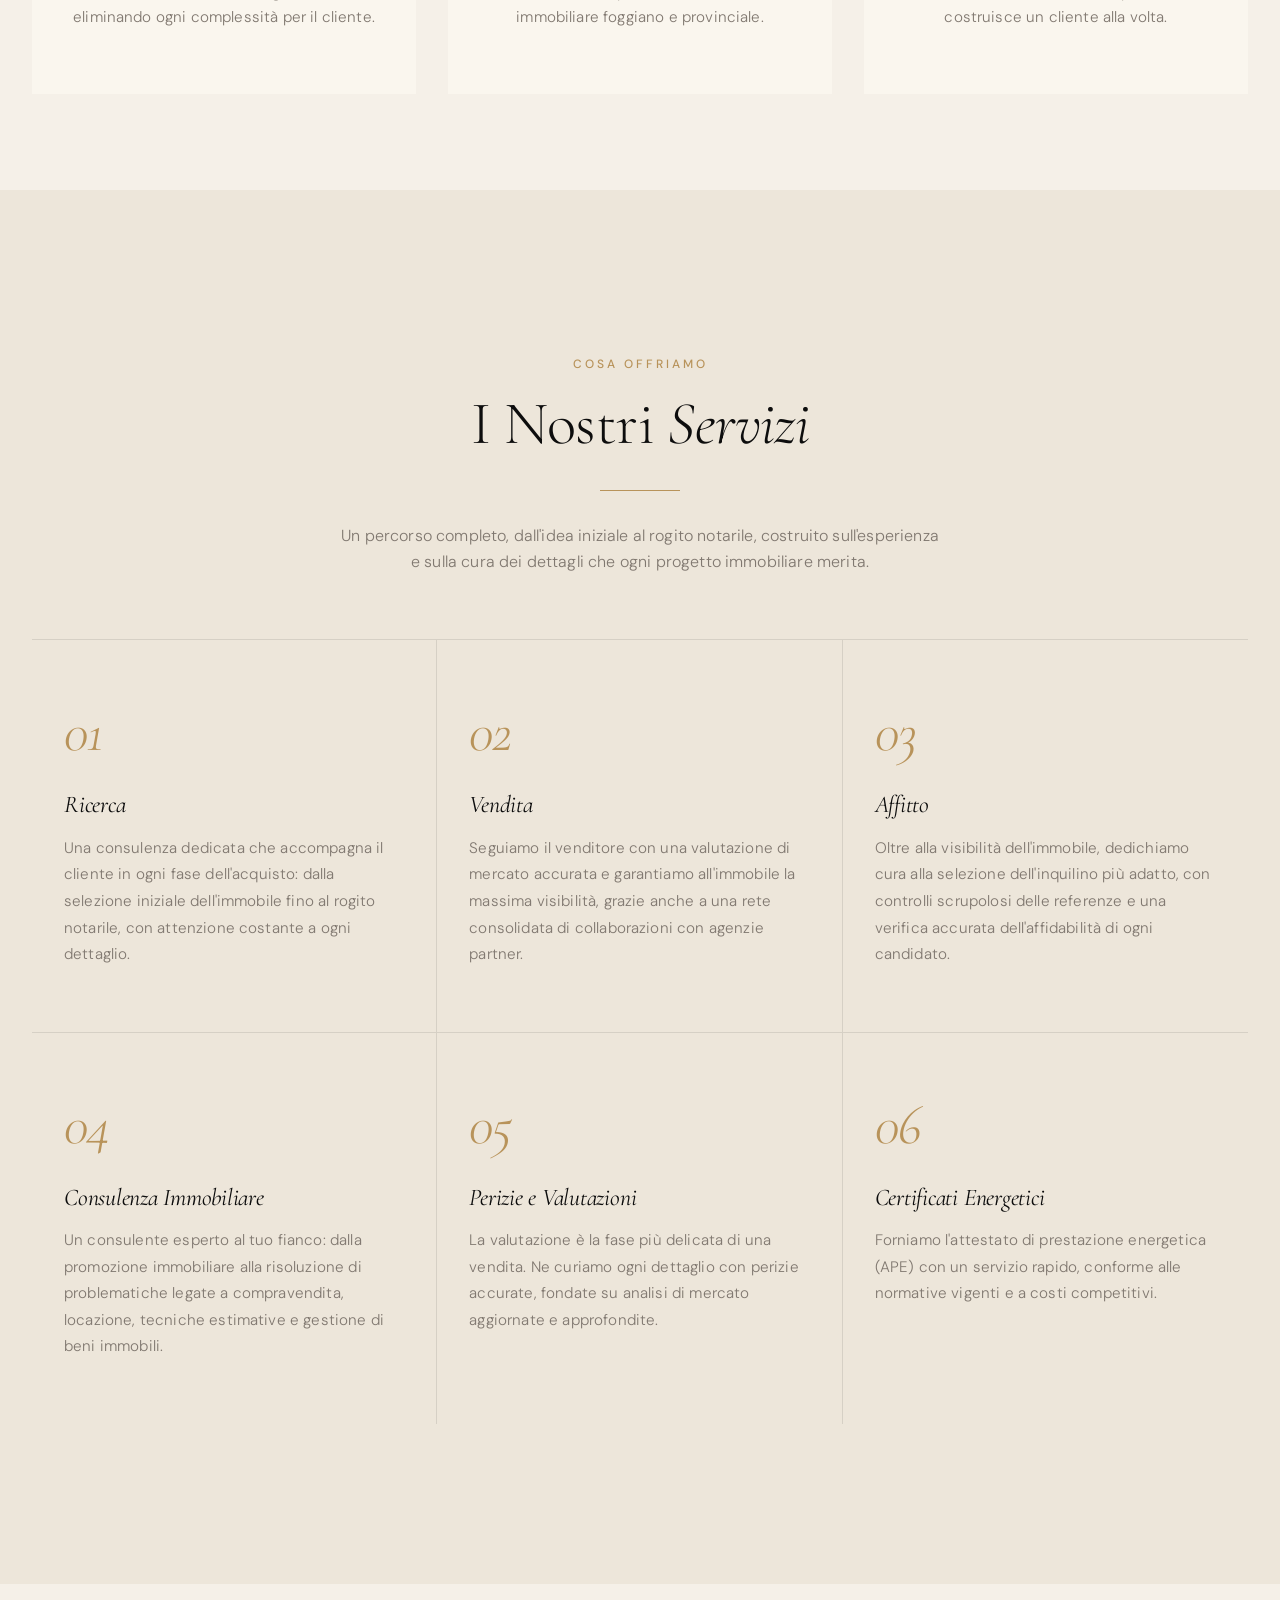
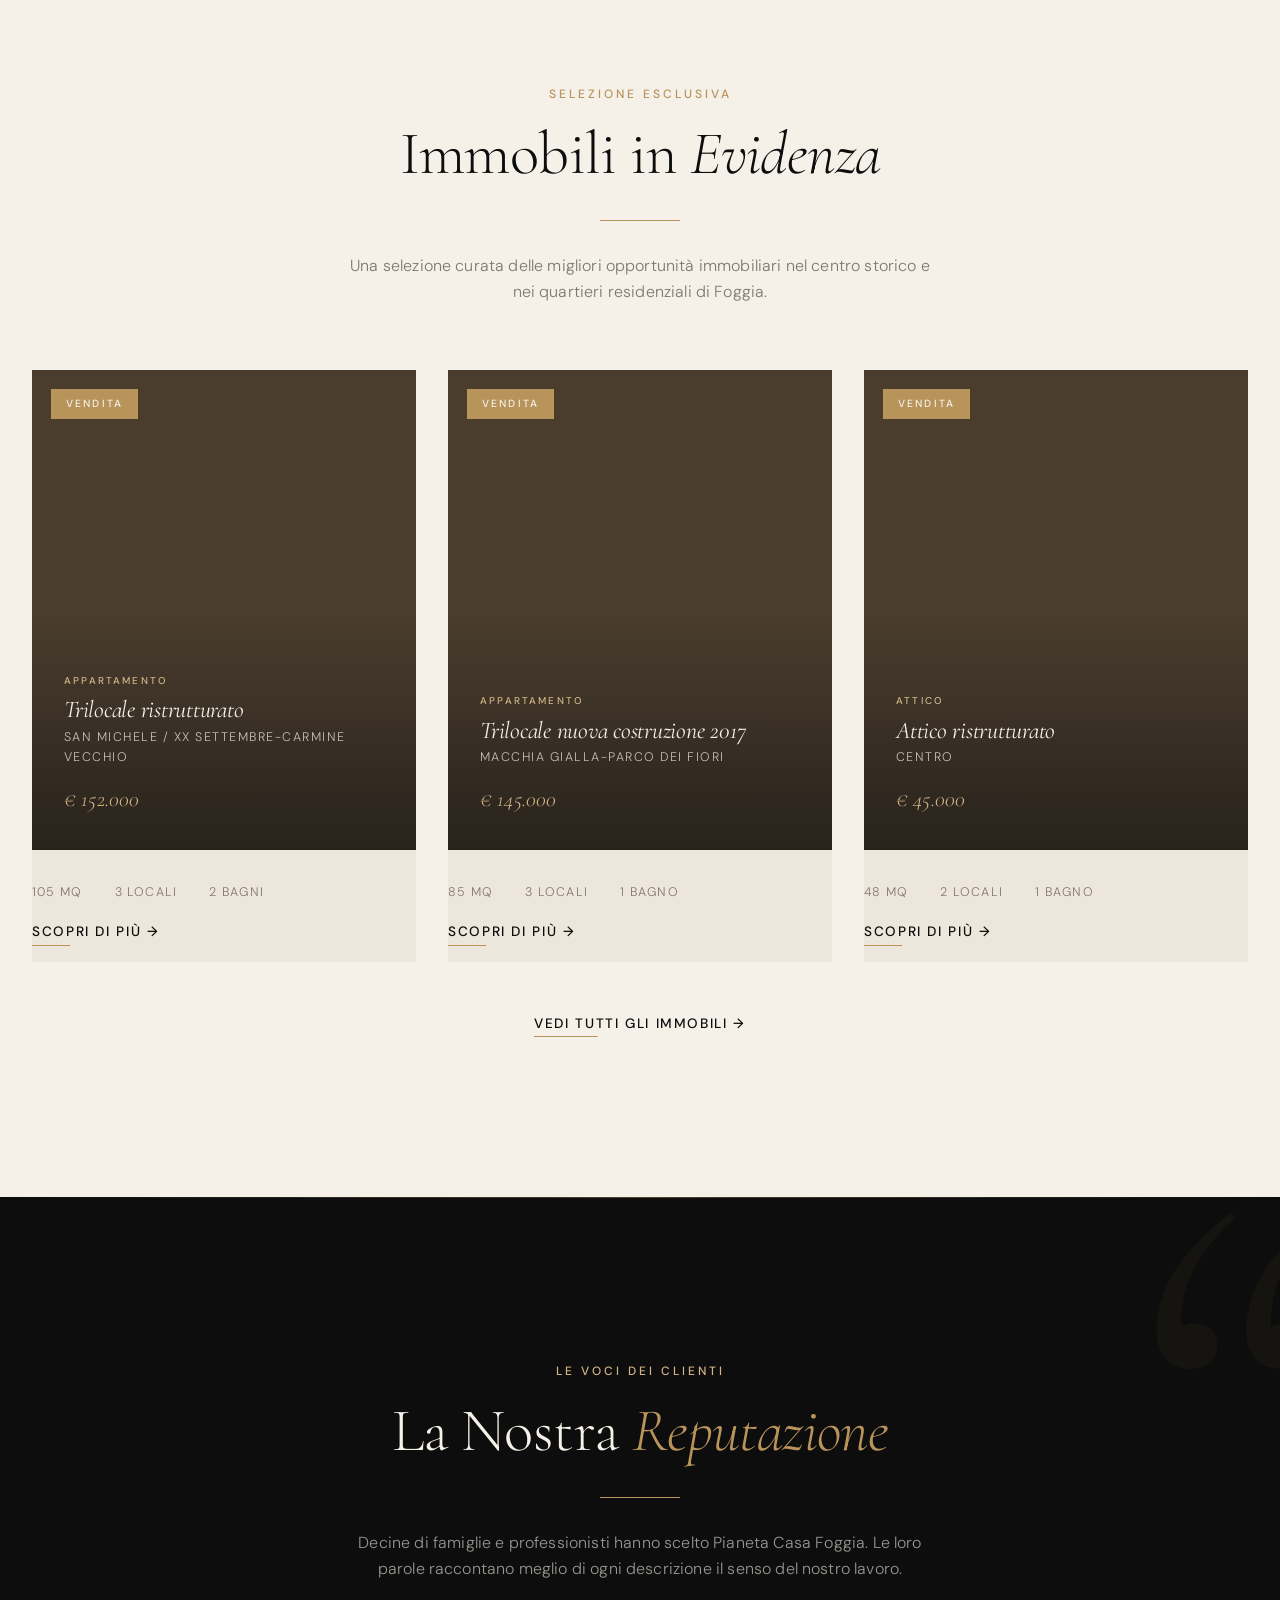
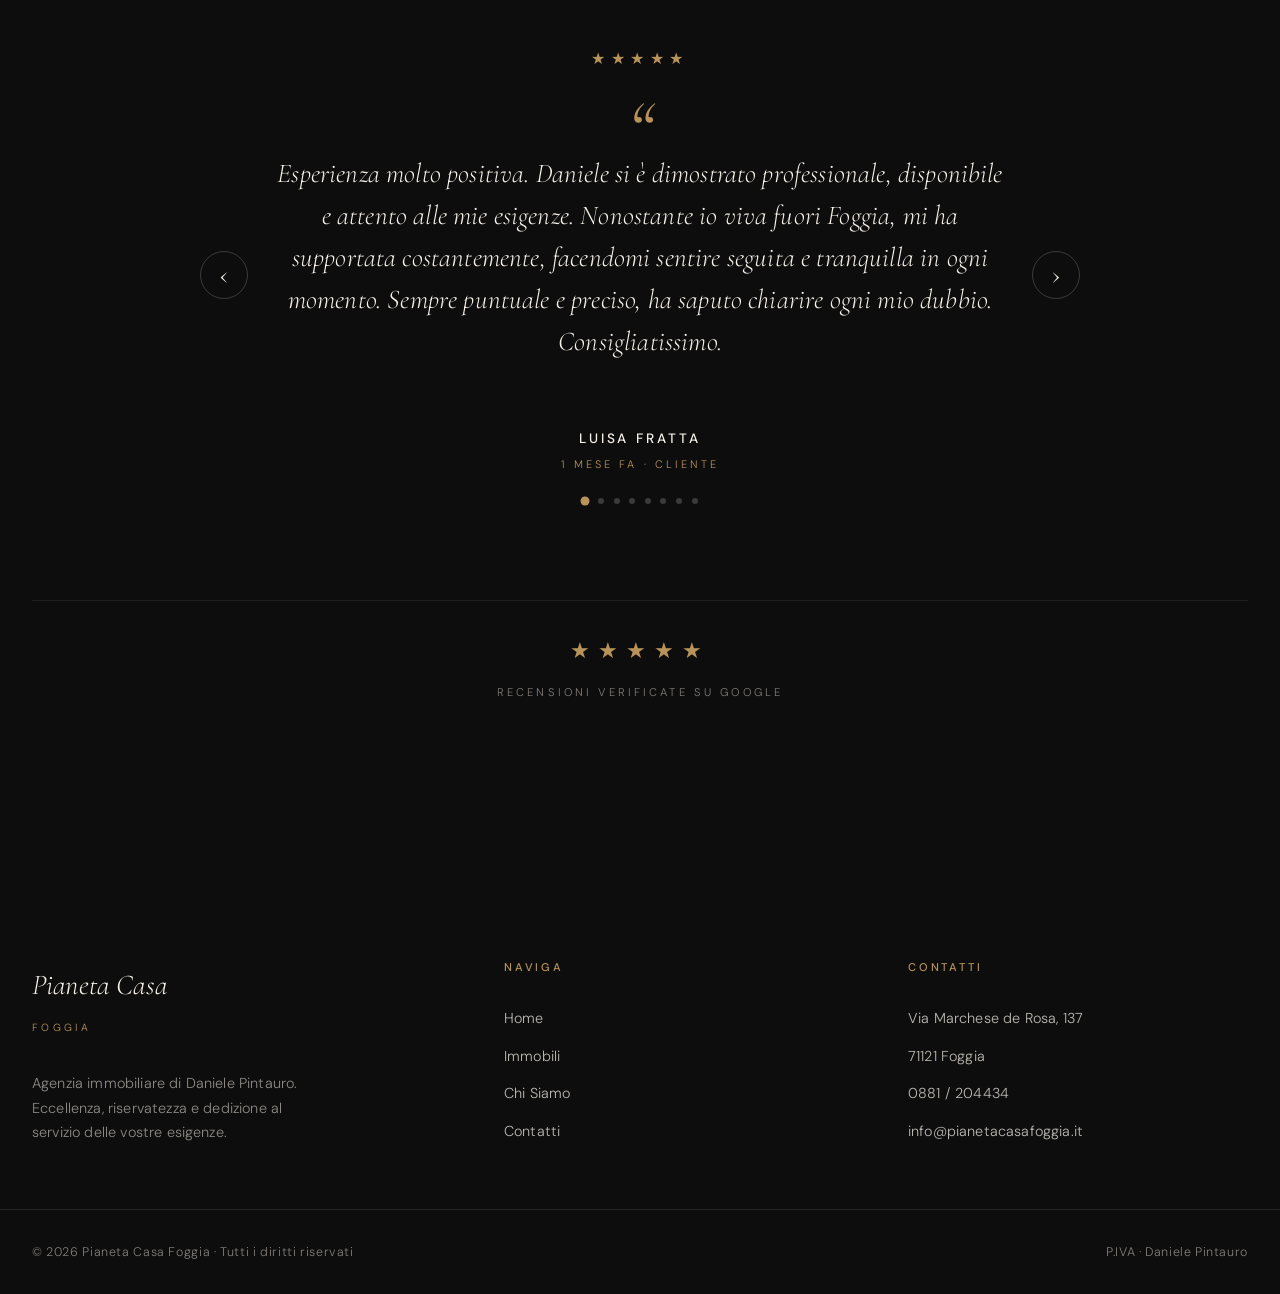
==== commit 7486fe43: "aggiornamento sito" ====
--- a/index.html
+++ b/index.html
@@ -161,6 +161,108 @@
       </div>
     </section>
 
+    <!-- ============== TESTIMONIANZE ============== -->
+    <section class="testimonials">
+      <div class="t-bg-quote" aria-hidden="true">&ldquo;</div>
+      <div class="container">
+
+        <div class="section-heading reveal">
+          <span class="eyebrow eyebrow-light">Le Voci dei Clienti</span>
+          <h2>La Nostra <em>Reputazione</em></h2>
+          <hr class="gold-rule" />
+          <p class="t-intro">Decine di famiglie e professionisti hanno scelto Pianeta Casa Foggia. Le loro parole raccontano meglio di ogni descrizione il senso del nostro lavoro.</p>
+        </div>
+
+        <div class="t-slider reveal" id="t-slider">
+          <div class="t-track">
+
+            <article class="testimonial active">
+              <div class="t-stars" aria-label="5 stelle">★★★★★</div>
+              <blockquote>Esperienza molto positiva. Daniele si è dimostrato professionale, disponibile e attento alle mie esigenze. Nonostante io viva fuori Foggia, mi ha supportata costantemente, facendomi sentire seguita e tranquilla in ogni momento. Sempre puntuale e preciso, ha saputo chiarire ogni mio dubbio. Consigliatissimo.</blockquote>
+              <footer>
+                <cite class="t-name">Luisa Fratta</cite>
+                <span class="t-meta">1 mese fa · Cliente</span>
+              </footer>
+            </article>
+
+            <article class="testimonial">
+              <div class="t-stars" aria-label="5 stelle">★★★★★</div>
+              <blockquote>Daniele Pintauro, un vero professionista del settore immobiliare. Sempre con garbo e disponibilità ci ha guidati fino alla conclusione della vendita, seguendo ogni fase con competenza, trasparenza e tanta pazienza. La sua capacità di valorizzare l'immobile in breve tempo e di gestire le trattative con tatto ha fatto davvero la differenza.</blockquote>
+              <footer>
+                <cite class="t-name">Ottavio Casolaro</cite>
+                <span class="t-meta">7 mesi fa · Vendita</span>
+              </footer>
+            </article>
+
+            <article class="testimonial">
+              <div class="t-stars" aria-label="5 stelle">★★★★★</div>
+              <blockquote>Daniele ci ha seguito nella vendita del nostro appartamento in maniera impeccabile. Splendida persona e ottimo professionista: ha svolto il suo lavoro con professionalità, puntualità, disponibilità e competenza. Non potevamo chiedere di meglio.</blockquote>
+              <footer>
+                <cite class="t-name">Fabio Pantone</cite>
+                <span class="t-meta">1 anno fa · Vendita</span>
+              </footer>
+            </article>
+
+            <article class="testimonial">
+              <div class="t-stars" aria-label="5 stelle">★★★★★</div>
+              <blockquote>Mi sono affidata a Pianeta Casa seguendo il consiglio di un'amica e ho fatto bene. Dopo svariati tentativi con altre agenzie e dieci anni di delusioni, è stata una fortuna incontrare Daniele. Con grande professionalità è riuscito in pochi mesi, in piena pandemia, a portare a termine l'incarico. La consiglio vivamente.</blockquote>
+              <footer>
+                <cite class="t-name">Marzia Mazzarella</cite>
+                <span class="t-meta">Local Guide · Vendita</span>
+              </footer>
+            </article>
+
+            <article class="testimonial">
+              <div class="t-stars" aria-label="5 stelle">★★★★★</div>
+              <blockquote>Ci siamo rivolti a questa agenzia per l'affitto di un appartamento. Abbiamo trovato grande professionalità, serietà e competenza, oltre a una non comune gentilezza e chiarezza comunicativa. Non affidatevi a nessuno se non a Daniele.</blockquote>
+              <footer>
+                <cite class="t-name">Roberta Mastroluca</cite>
+                <span class="t-meta">1 anno fa · Affitto</span>
+              </footer>
+            </article>
+
+            <article class="testimonial">
+              <div class="t-stars" aria-label="5 stelle">★★★★★</div>
+              <blockquote>Il titolare Daniele Pintauro: professionista preparato, corretto ed educato. Merce rara nel mercato immobiliare.</blockquote>
+              <footer>
+                <cite class="t-name">Fra Cattich</cite>
+                <span class="t-meta">1 anno fa · Cliente</span>
+              </footer>
+            </article>
+
+            <article class="testimonial">
+              <div class="t-stars" aria-label="5 stelle">★★★★★</div>
+              <blockquote>Ottima esperienza con l'agenzia Pianeta Casa. Un ringraziamento particolare a Daniele Pintauro per averci seguiti passo dopo passo, con pazienza, durante l'intera procedura per l'acquisto di un immobile.</blockquote>
+              <footer>
+                <cite class="t-name">Antonio Cagnazzo</cite>
+                <span class="t-meta">2 anni fa · Acquisto</span>
+              </footer>
+            </article>
+
+            <article class="testimonial">
+              <div class="t-stars" aria-label="5 stelle">★★★★★</div>
+              <blockquote>Professionalità. Pazienza. Competenza. Onestà. Gentilezza. Il Top.</blockquote>
+              <footer>
+                <cite class="t-name">Maria Cappa</cite>
+                <span class="t-meta">Local Guide · Cliente</span>
+              </footer>
+            </article>
+
+          </div>
+
+          <button class="t-nav t-prev" aria-label="Recensione precedente">‹</button>
+          <button class="t-nav t-next" aria-label="Recensione successiva">›</button>
+          <div class="t-dots" role="tablist" aria-label="Naviga recensioni"></div>
+        </div>
+
+        <div class="t-google reveal">
+          <div class="g-stars">★★★★★</div>
+          <span>Recensioni verificate su Google</span>
+        </div>
+
+      </div>
+    </section>
+
   </main>
 
   <!-- ============== FOOTER ============== -->
--- a/style.css
+++ b/style.css
@@ -806,6 +806,248 @@
 
 .property-info-block {
   padding: var(--space-sm) 0;
+}
+
+/* ============================================
+   TESTIMONIALS — Dark editorial slider
+   ============================================ */
+.testimonials {
+  background: var(--black);
+  color: var(--ivory);
+  padding: var(--space-2xl) 0;
+  position: relative;
+  overflow: hidden;
+}
+
+.testimonials::before {
+  content: '';
+  position: absolute;
+  top: 0;
+  left: 0;
+  right: 0;
+  height: 1px;
+  background: linear-gradient(90deg, transparent, var(--gold), transparent);
+  opacity: 0.4;
+}
+
+.testimonials h2 {
+  color: var(--ivory);
+}
+
+.testimonials h2 em {
+  color: var(--gold);
+}
+
+.testimonials .section-heading p {
+  color: rgba(245, 240, 232, 0.6);
+}
+
+.eyebrow-light {
+  color: var(--gold-light);
+}
+
+.t-bg-quote {
+  position: absolute;
+  top: -8%;
+  right: -2%;
+  font-family: var(--font-display);
+  font-style: italic;
+  font-size: clamp(20rem, 50vw, 42rem);
+  line-height: 1;
+  color: rgba(184, 147, 90, 0.05);
+  pointer-events: none;
+  z-index: 1;
+  user-select: none;
+}
+
+.t-slider {
+  position: relative;
+  max-width: 880px;
+  margin: var(--space-lg) auto 0;
+  z-index: 2;
+  padding: 0 var(--space-lg);
+}
+
+.t-track {
+  position: relative;
+  min-height: 420px;
+}
+
+.testimonial {
+  position: absolute;
+  inset: 0;
+  display: flex;
+  flex-direction: column;
+  align-items: center;
+  text-align: center;
+  opacity: 0;
+  visibility: hidden;
+  transition: opacity 0.7s var(--ease), transform 0.7s var(--ease);
+  transform: translateY(20px);
+}
+
+.testimonial.active {
+  opacity: 1;
+  visibility: visible;
+  transform: translateY(0);
+}
+
+.t-stars {
+  color: var(--gold);
+  font-size: 1rem;
+  letter-spacing: 0.35em;
+  margin-bottom: var(--space-md);
+}
+
+.testimonial blockquote {
+  font-family: var(--font-display);
+  font-style: italic;
+  font-weight: 300;
+  font-size: clamp(1.25rem, 2.2vw, 1.7rem);
+  line-height: 1.55;
+  color: var(--ivory);
+  max-width: 740px;
+  margin: 0 auto var(--space-lg);
+  position: relative;
+  padding-top: 3rem;
+}
+
+.testimonial blockquote::before {
+  content: '\201C';
+  position: absolute;
+  top: -1rem;
+  left: 50%;
+  transform: translateX(-50%);
+  font-family: var(--font-display);
+  font-style: italic;
+  font-size: 5rem;
+  color: var(--gold);
+  line-height: 1;
+}
+
+.testimonial footer {
+  display: flex;
+  flex-direction: column;
+  align-items: center;
+  gap: 0.4rem;
+}
+
+.testimonial .t-name {
+  font-family: var(--font-body);
+  font-style: normal;
+  font-size: 0.85rem;
+  font-weight: 500;
+  letter-spacing: 0.22em;
+  text-transform: uppercase;
+  color: var(--ivory);
+}
+
+.testimonial .t-meta {
+  font-family: var(--font-body);
+  font-size: 0.68rem;
+  letter-spacing: 0.28em;
+  text-transform: uppercase;
+  color: var(--gold);
+}
+
+.t-nav {
+  position: absolute;
+  top: 50%;
+  transform: translateY(-50%);
+  width: 48px;
+  height: 48px;
+  background: transparent;
+  color: var(--ivory);
+  font-family: var(--font-display);
+  font-size: 2rem;
+  font-weight: 300;
+  line-height: 0.8;
+  border: 1px solid rgba(245, 240, 232, 0.2);
+  border-radius: 50%;
+  transition: all 0.3s var(--ease);
+  display: flex;
+  align-items: center;
+  justify-content: center;
+  z-index: 3;
+  padding-bottom: 4px;
+}
+
+.t-nav:hover {
+  border-color: var(--gold);
+  color: var(--gold);
+  background: rgba(184, 147, 90, 0.05);
+}
+
+.t-prev { left: 0; }
+.t-next { right: 0; }
+
+.t-dots {
+  display: flex;
+  justify-content: center;
+  gap: 0.6rem;
+  margin-top: var(--space-md);
+}
+
+.t-dot {
+  width: 6px;
+  height: 6px;
+  border-radius: 50%;
+  background: rgba(245, 240, 232, 0.2);
+  cursor: pointer;
+  padding: 0;
+  border: 0;
+  transition: all 0.4s var(--ease);
+}
+
+.t-dot:hover {
+  background: rgba(245, 240, 232, 0.5);
+}
+
+.t-dot.active {
+  background: var(--gold);
+  transform: scale(1.5);
+}
+
+.t-google {
+  text-align: center;
+  margin-top: var(--space-xl);
+  padding-top: var(--space-md);
+  border-top: 1px solid rgba(245, 240, 232, 0.08);
+}
+
+.t-google .g-stars {
+  font-size: 1.4rem;
+  color: var(--gold);
+  letter-spacing: 0.35em;
+  margin-bottom: 0.5rem;
+}
+
+.t-google span {
+  font-family: var(--font-body);
+  font-size: 0.7rem;
+  letter-spacing: 0.28em;
+  text-transform: uppercase;
+  color: rgba(245, 240, 232, 0.5);
+}
+
+@media (max-width: 768px) {
+  .t-slider {
+    padding: 0;
+  }
+  .t-nav {
+    width: 40px;
+    height: 40px;
+    top: auto;
+    bottom: -80px;
+    transform: none;
+  }
+  .t-prev { left: calc(50% - 70px); }
+  .t-next { right: calc(50% - 70px); }
+  .t-dots { margin-top: var(--space-md); margin-bottom: var(--space-xl); }
+  .t-track { min-height: 540px; }
+  .testimonial blockquote::before {
+    font-size: 4rem;
+  }
 }
 
 /* ============================================
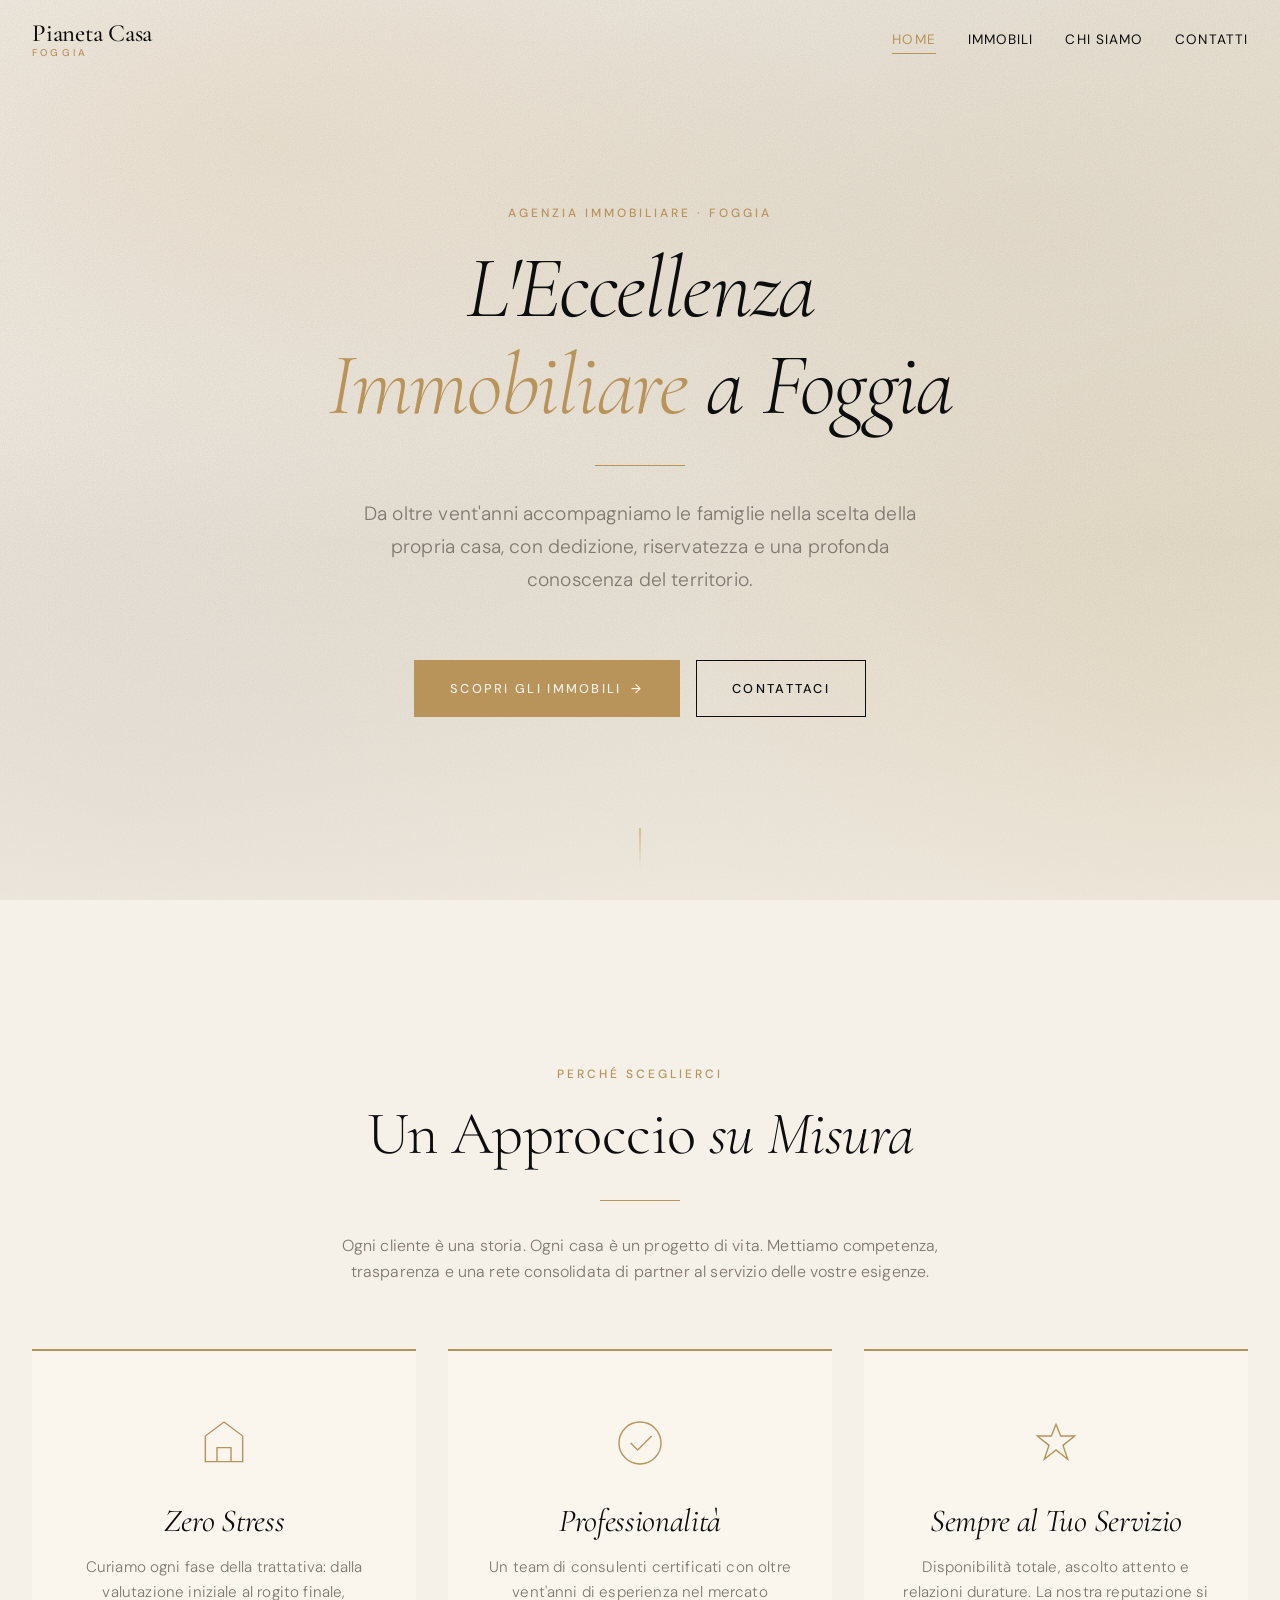
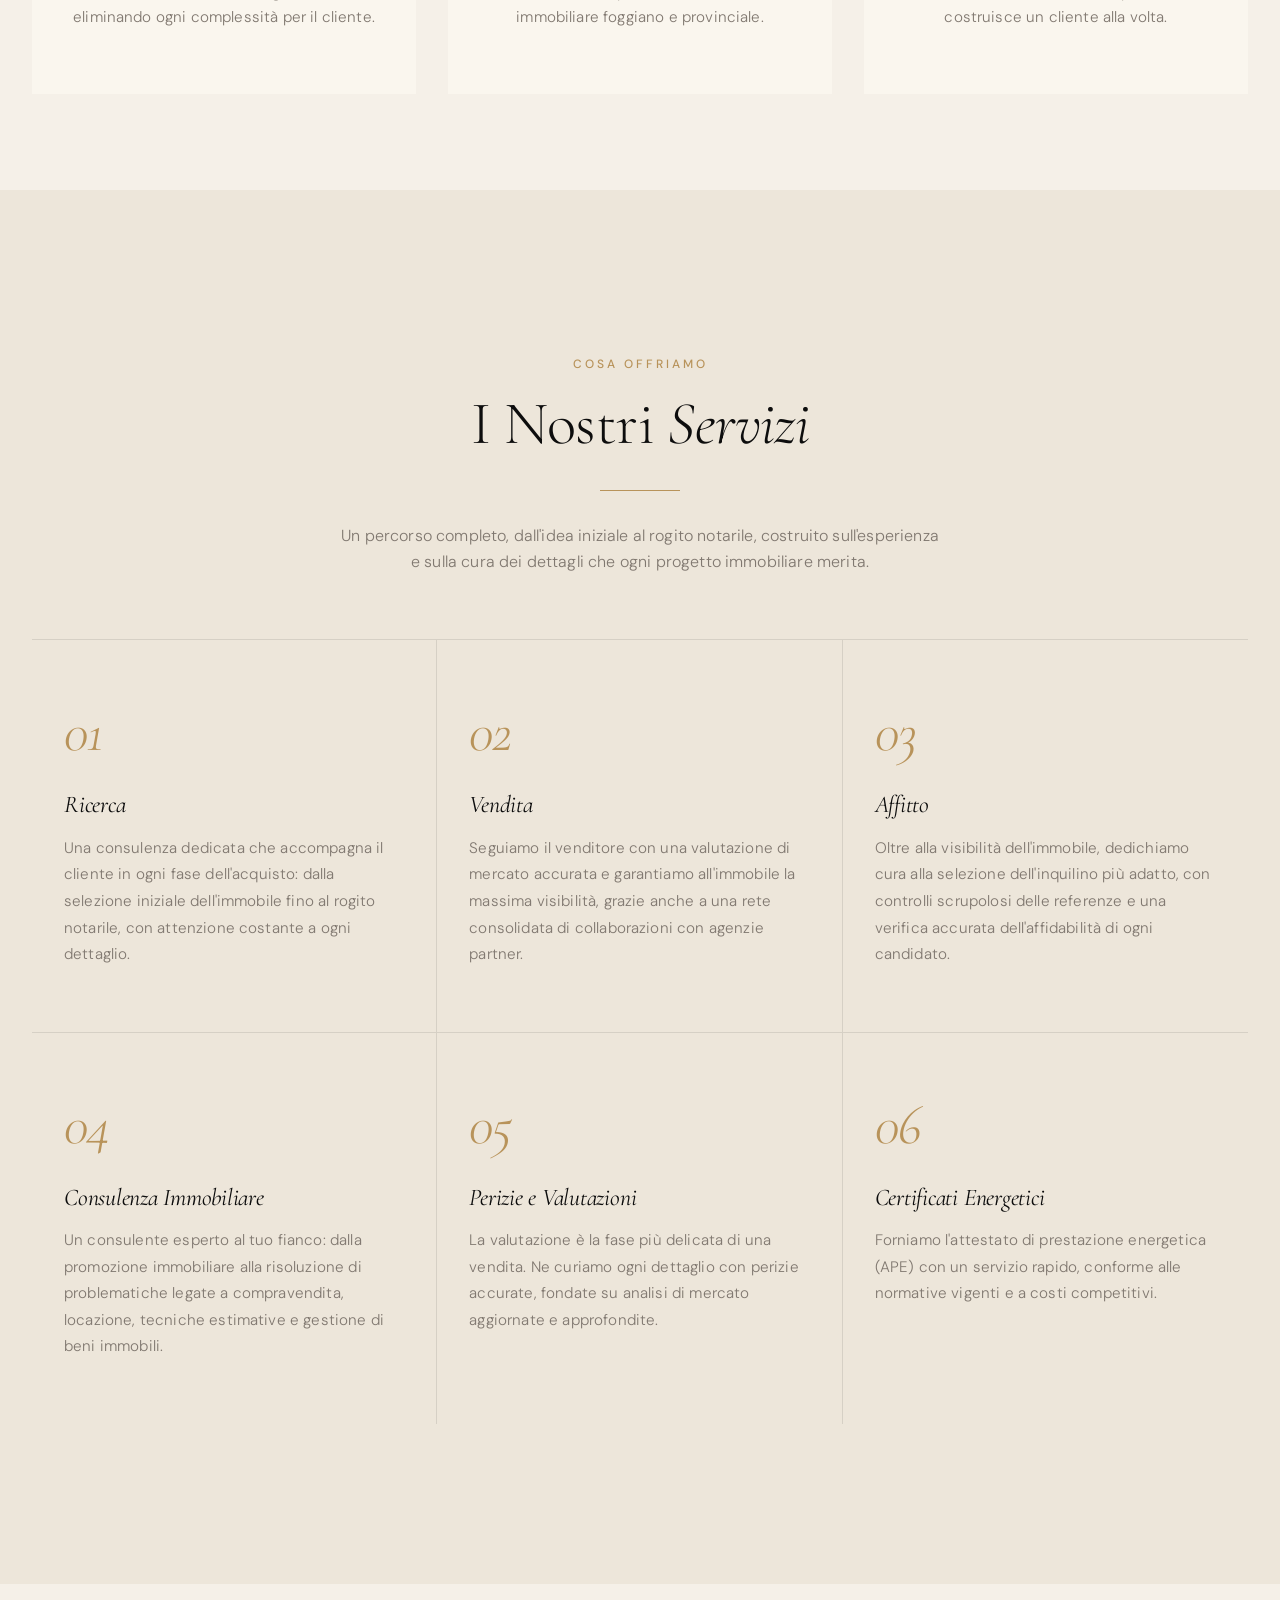
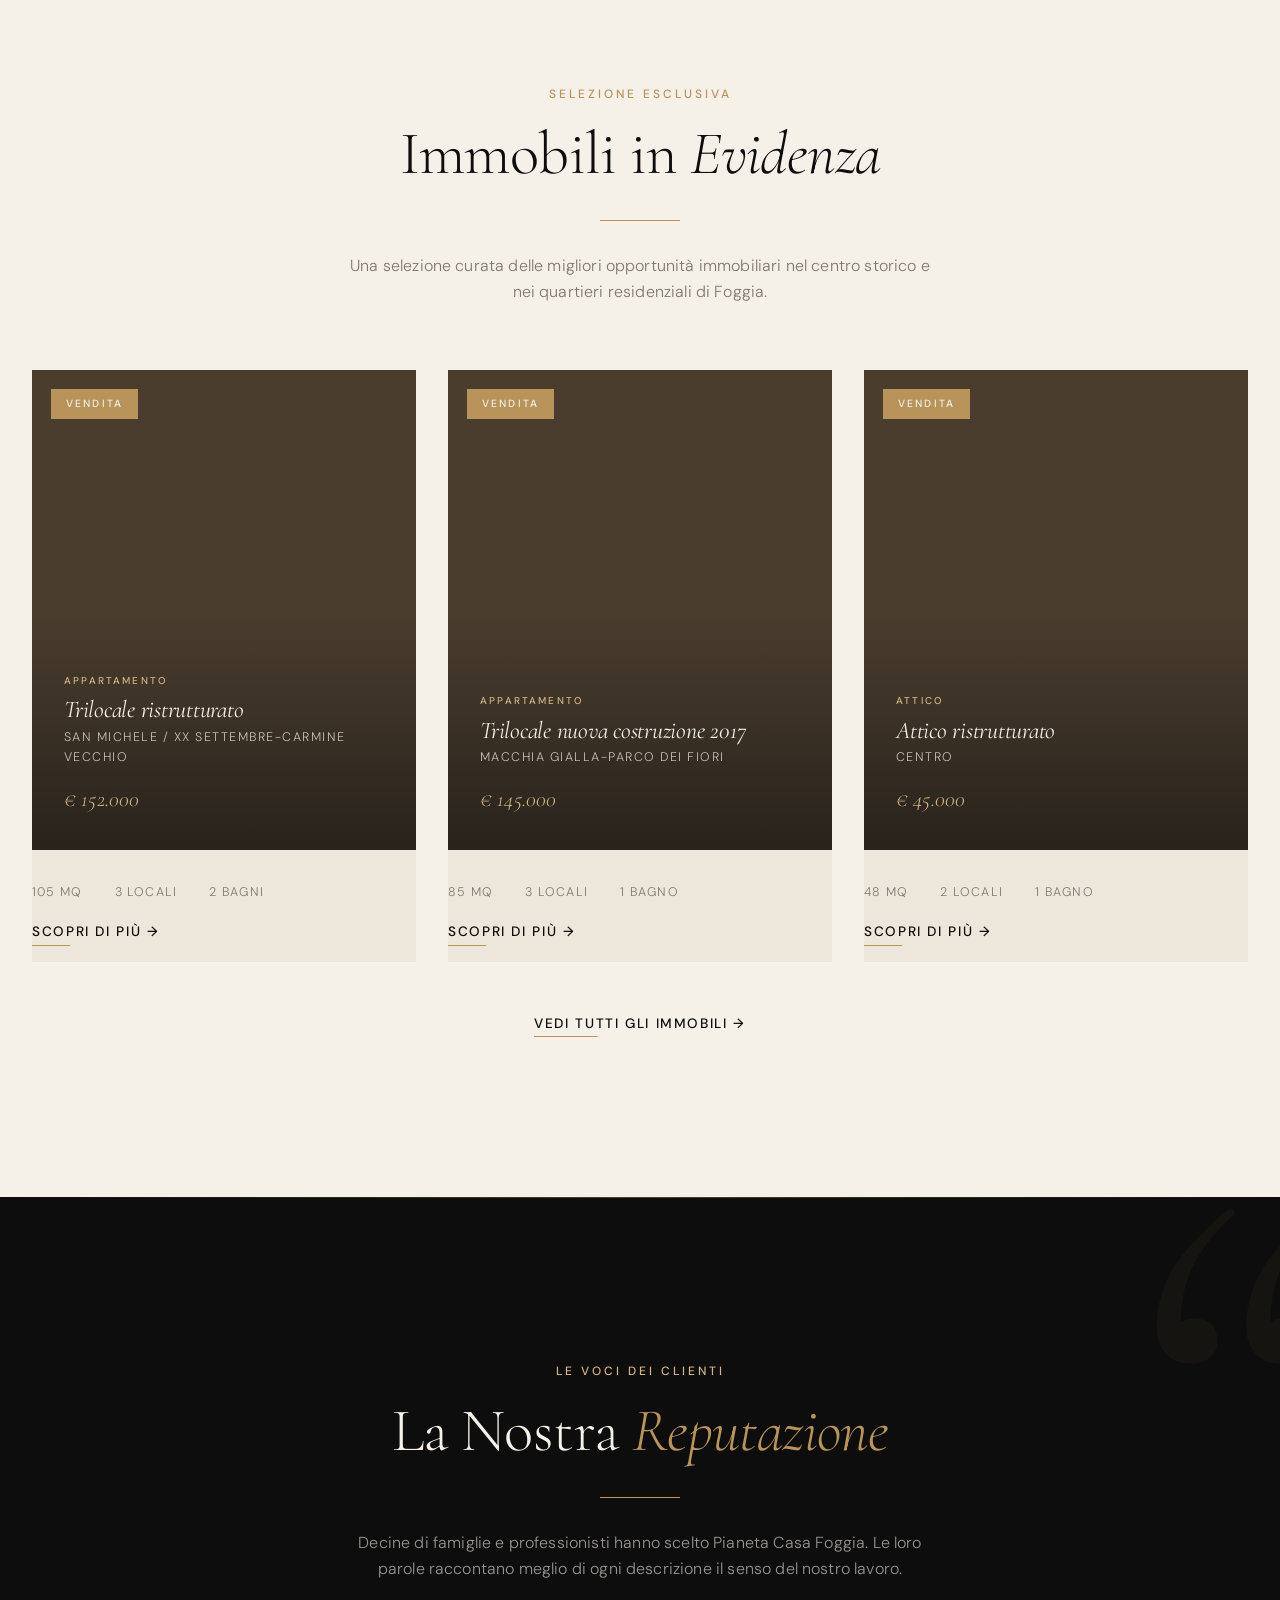
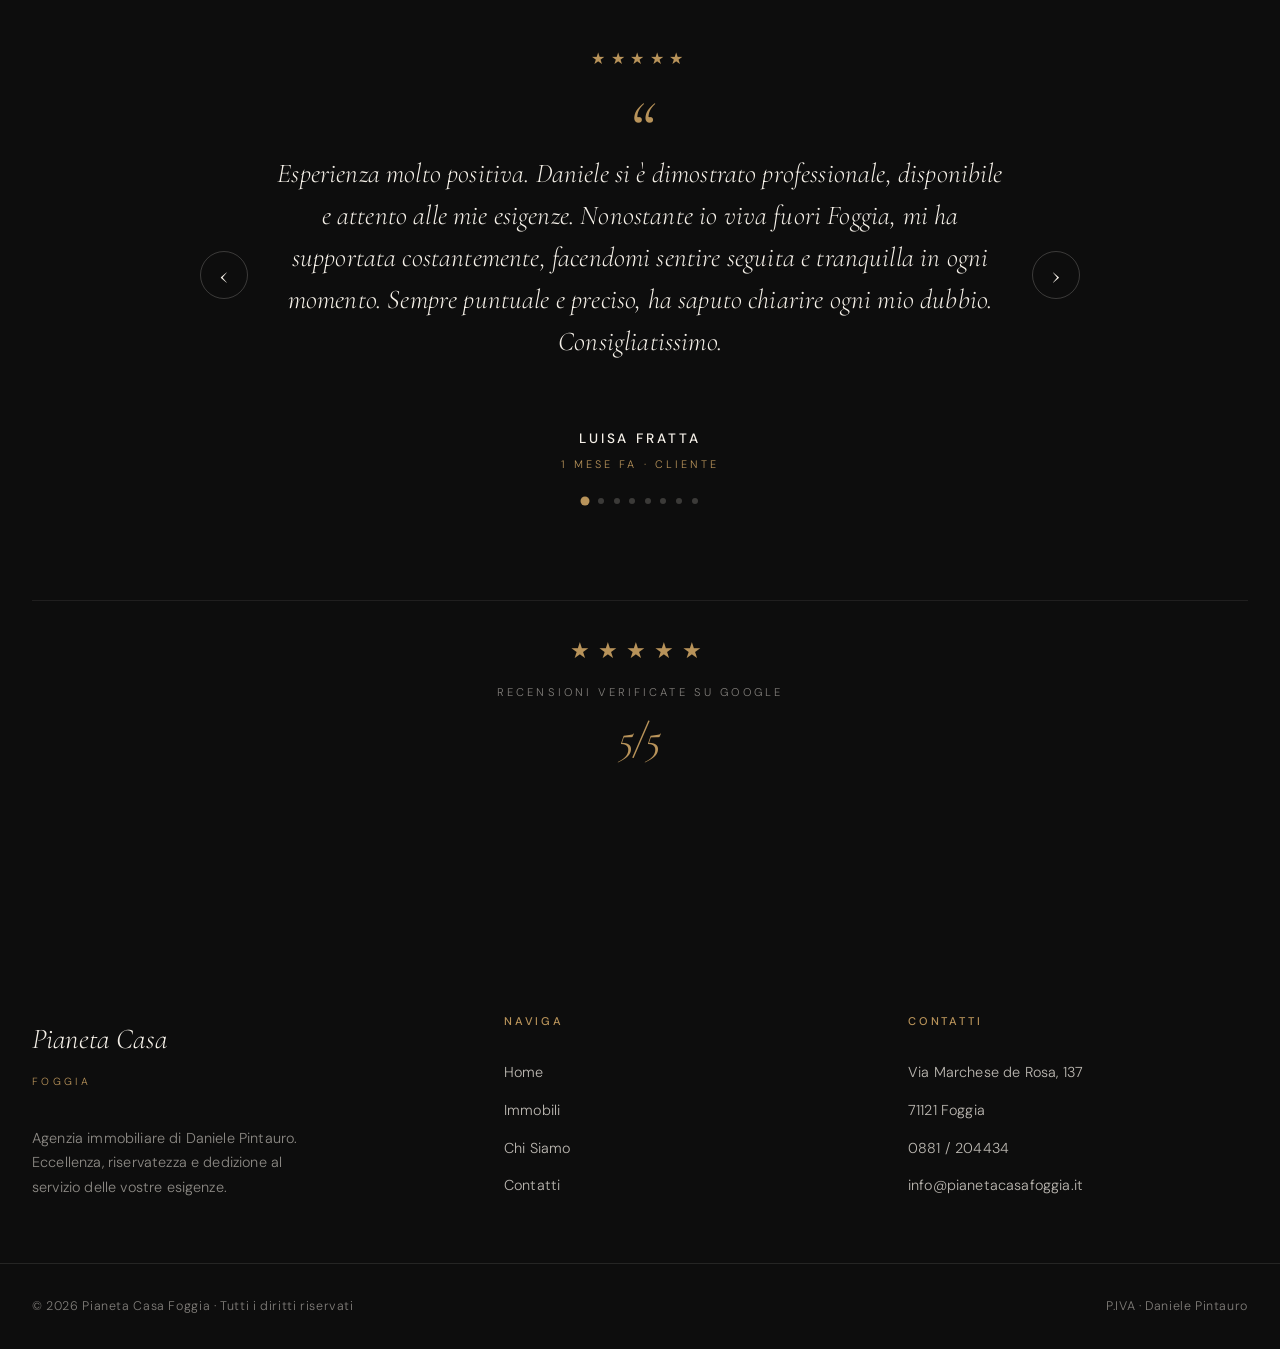
==== commit 32ae7edc: "aggiornamento sito" ====
--- a/index.html
+++ b/index.html
@@ -48,7 +48,6 @@
         </div>
       </div>
       <div class="scroll-indicator" aria-hidden="true">
-        <span>Scroll</span>
         <span class="line"></span>
       </div>
     </section>
@@ -258,6 +257,7 @@
         <div class="t-google reveal">
           <div class="g-stars">★★★★★</div>
           <span>Recensioni verificate su Google</span>
+          <div class="g-score">5/5</div>
         </div>
 
       </div>
--- a/style.css
+++ b/style.css
@@ -1028,6 +1028,17 @@
   letter-spacing: 0.28em;
   text-transform: uppercase;
   color: rgba(245, 240, 232, 0.5);
+}
+
+.t-google .g-score {
+  font-family: var(--font-display);
+  font-style: italic;
+  font-weight: 400;
+  font-size: 2.6rem;
+  line-height: 1;
+  color: var(--gold);
+  margin-top: 0.8rem;
+  letter-spacing: -0.02em;
 }
 
 @media (max-width: 768px) {
